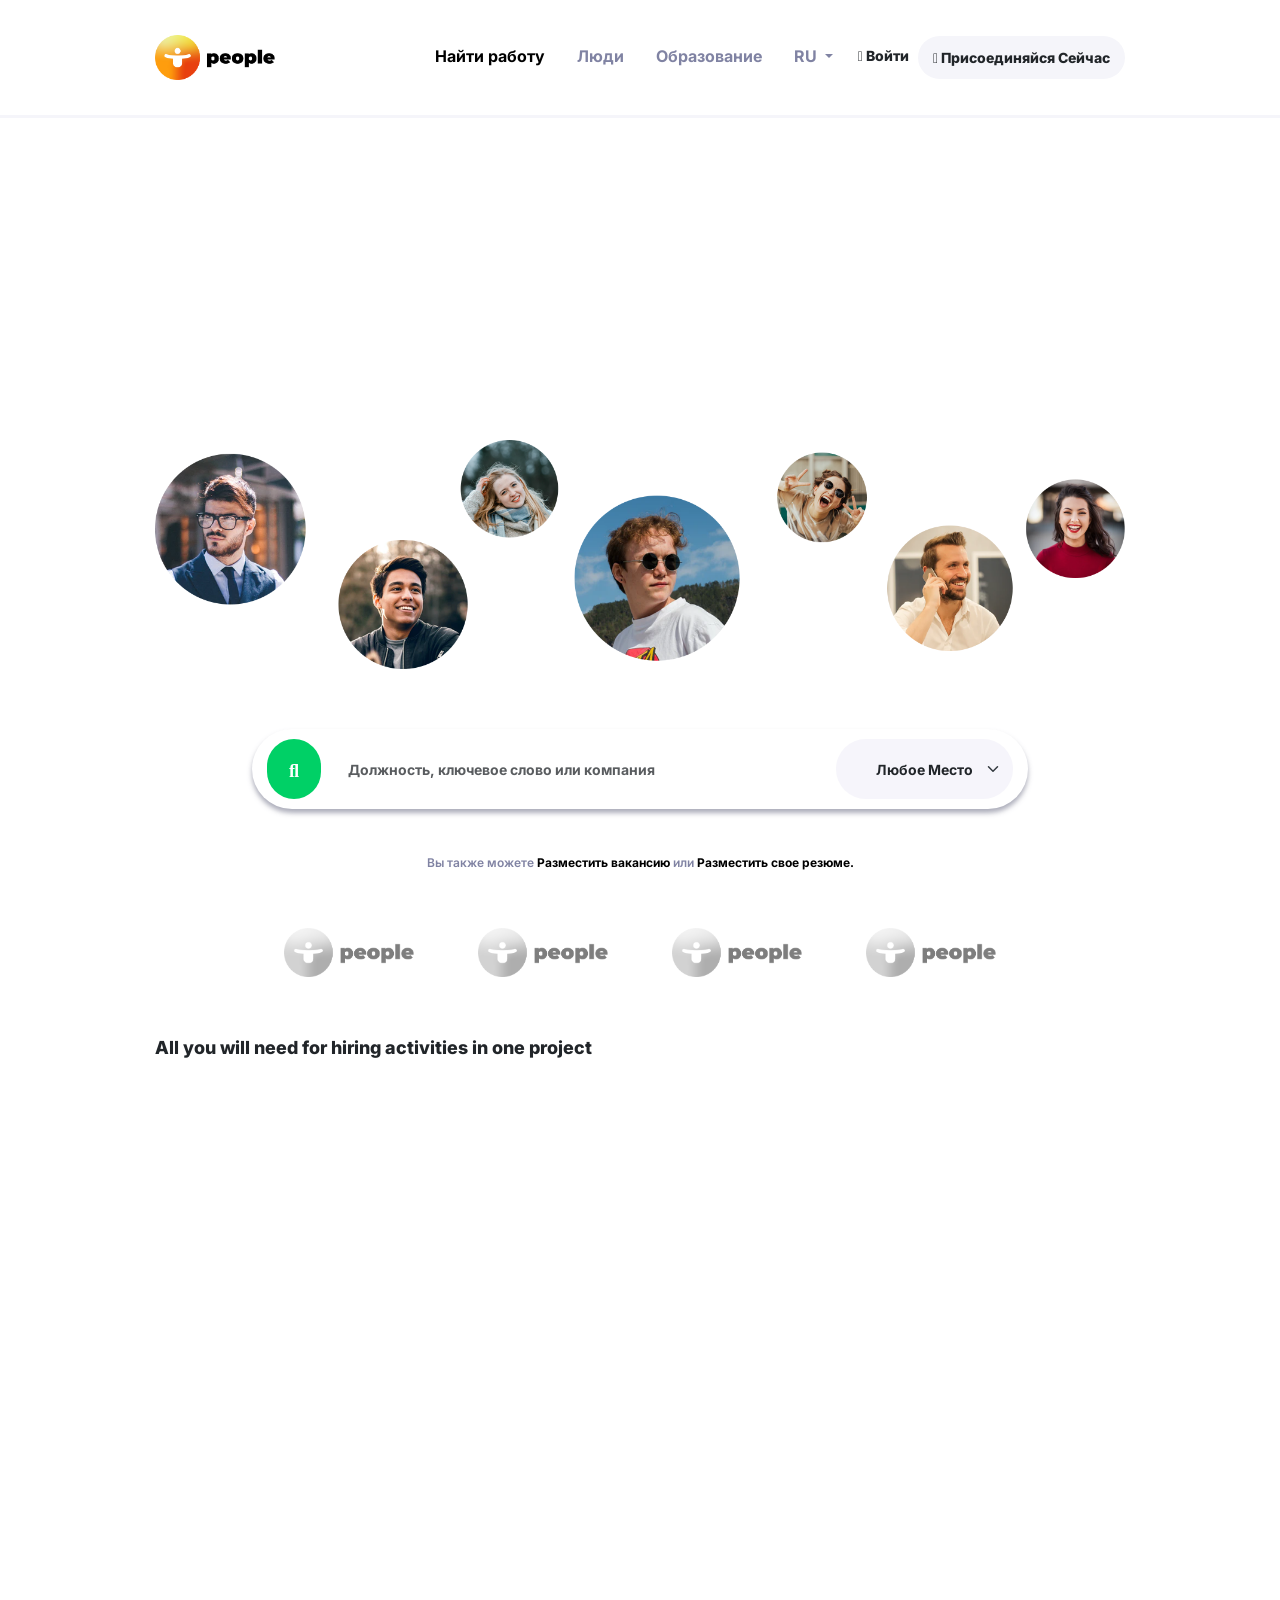
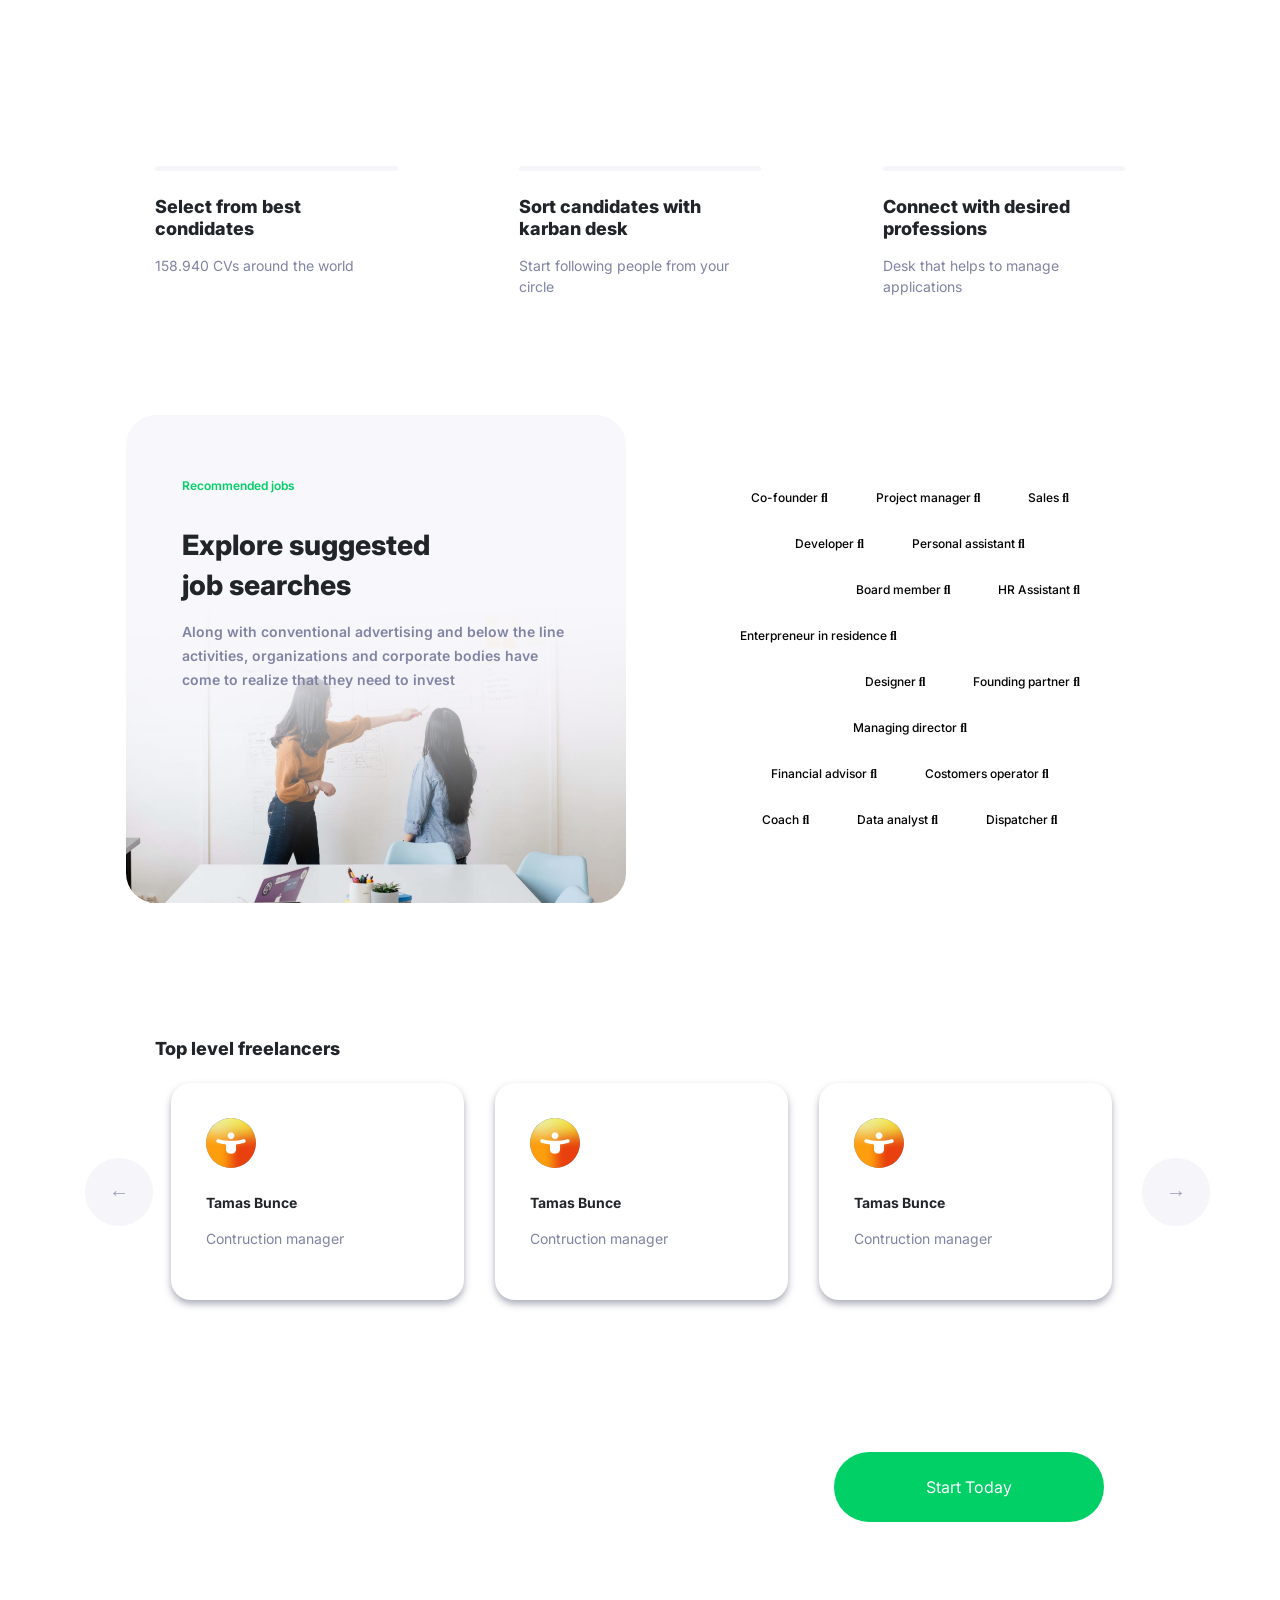
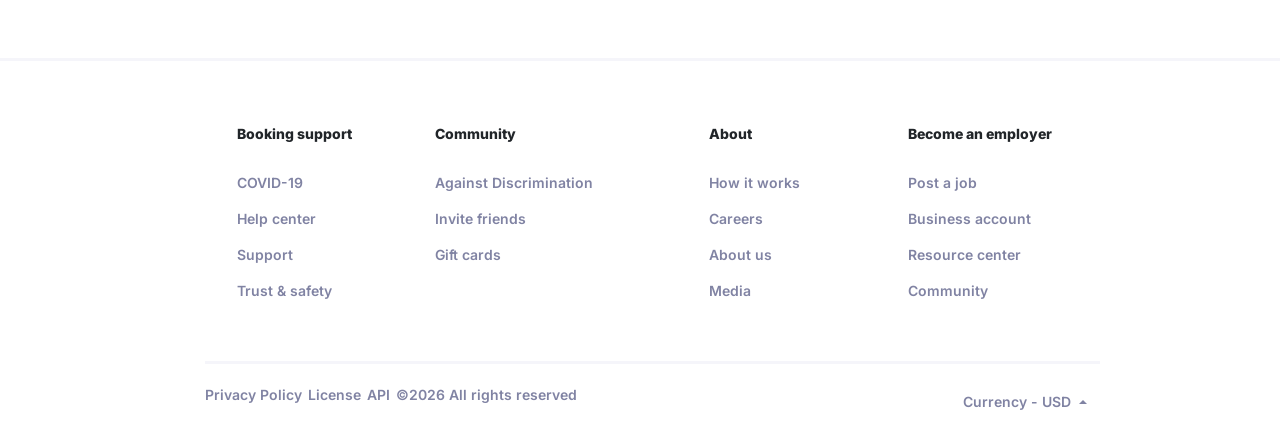
==== People/wwwroot/index.html @ 61a7a89e "minor update" ====
<!DOCTYPE html>
<html lang="en">
<head>
    <meta charset="UTF-8">
    <meta http-equiv="X-UA-Compatible" content="IE=edge">
    <meta name="viewport" content="width=device-width, initial-scale=1.0">
    <title>People</title>
    <link href="https://cdn.jsdelivr.net/npm/bootstrap@5.1.3/dist/css/bootstrap.min.css" rel="stylesheet" integrity="sha384-1BmE4kWBq78iYhFldvKuhfTAU6auU8tT94WrHftjDbrCEXSU1oBoqyl2QvZ6jIW3" crossorigin="anonymous">
    <link rel="preconnect" href="https://fonts.gstatic.com" crossorigin>
    <link href="https://fonts.googleapis.com/css2?family=Inter:wght@100;200;300;400;500;600;700;800;900&display=swap" rel="stylesheet">
    <link rel="stylesheet" href="css/all.css">
    <link rel="stylesheet" type="text/css" href="slick/slick.css"/>
    <link rel="stylesheet" type="text/css" href="slick/slick-theme.css"/>
    <link rel="stylesheet" href="css/style.css">
    <link rel="shortcut icon" href="img/icon.png" type="image/x-icon">
    <link rel="icon" href="img/favicon_32x32.png" sizes="32x32">
    <link rel="icon" href="img/favicon_48x48.png" sizes="48x48">
    <link rel="icon" href="img/favicon_96x96.png" sizes="96x96">
    <link rel="icon" href="img/favicon_144x144.png" sizes="144x144">
    <link rel="alternate" hreflang="uz" href="/uz">
</head>
<body>
    <header class="fixed-top blur-effect">
        <div class="container">
            <div class="row justify-content-center">
                <div class="col-10 text-center">
                    <nav class="navbar">
                        <a class="navbar-brand" href="#">
                          <img src="img/people-logo.png" alt="" height="45">
                        </a>
                        <ul class="nav justify-content-end">
                          <li class="nav-item">
                            <a class="nav-link active" aria-current="page" href="#">Найти работу</a>
                          </li>
                          <li class="nav-item">
                            <a class="nav-link" href="#">Люди</a>
                          </li>
                          <li class="nav-item">
                            <a class="nav-link" href="#">Образование</a>
                          </li>
                          <li class="nav-item dropdown">
                            <a class="nav-link dropdown-toggle" href="#" id="navbarDropdown" role="button" data-bs-toggle="dropdown" aria-expanded="false">
                              RU
                            </a>
                            <ul class="dropdown-menu language-toggler" aria-labelledby="navbarDropdown">
                              <!-- <li><a class="dropdown-item" href="#">English</a></li> -->
                              <li><a class="dropdown-item language-item lang_uz" href="uz">UZ</a></li>
                              <li><a class="dropdown-item language-item lang_ru" href="">RU</a></li>
                            </ul>
                          </li>
                          <a class="btn sign-in p-2" href="signin.html" type="submit"><i class="fa-solid fa-arrow-right-to-bracket"></i> Войти</a>
                          <a class="btn join-now" href="signup.html"  type="submit"><i class="fa-solid fa-user-group"></i> Присоединяйся Сейчас</a>
                        </ul>
                      </nav>
                </div>
            </div>
        </div>
            
    
        
    </header>
    <div class="header">
        <div class="container">
            <div class="row justify-content-center">
              <div class="col-10 text-center">
                <div class="text text-white">
                  <h2 class="text-center">Найти работу в Ташкенте</h2>
                  <p class="text-center">Когда вы ищете работу, есть несколько вещей,которые вы можете сделать,<br>чтобы получить максимальную отдачу от поиска.</p>
              </div>
              <img src="img/header-img.png" class="w-100" alt="">
              </div>
            </div>
        </div>
    </div>
    
    <div class="header-form">
      <div class="container">
        <div class="row justify-content-center">
          <div class="col-8">
            <form action="" method="get">
              <button type="submit"><i class="fa-solid fa-magnifying-glass"></i></button>
              <input class="form-control" type="search" name="" id="" placeholder="Должность, ключевое слово или компания">
              <select class="form-select" aria-label="Default select example">
                <option selected><i class="fa-regular fa-location-dot"></i>Любое Место</option>
                <option value="1">One</option>
                <option value="2">Two</option>
                <option value="3">Three</option>
              </select>
            </form>
            <p>Вы также можете <span>Разместить вакансию</span> или <span>Разместить свое резюме.</span></p>
          </div>
        </div>
      </div>
    </div>

    <section class="sponsors">
      <div class="container">
        <div class="row justify-content-center">
          <div class="col-8 d-flex justify-content-around">
            <img src="img/people-logo.png" alt="" class="sponsors-logo col-2">
            <img src="img/people-logo.png" alt="" class="sponsors-logo col-2">
            <img src="img/people-logo.png" alt="" class="sponsors-logo col-2">
            <img src="img/people-logo.png" alt="" class="sponsors-logo col-2">
          </div>
        </div>
      </div>
    </section>
    
    <section class="proccess">
      <div class="container">
        <div class="row justify-content-center">
          <div class="col-10">
            <h6>All you will need for hiring activities in one project</h6>
            <div class="proccess-img"></div>
            <div class="d-flex justify-content-between">
              <div class="proccess-card col-3">
                <div class="card-line"></div>
                <h6 class="card-title">Select from best condidates</h6>
                <p class="card-text">158.940 CVs around the world</p>
              </div>
              <div class="proccess-card col-3">
                <div class="card-line"></div>
                <h6 class="card-title">Sort candidates with karban desk</h6>
                <p class="card-text">Start following people from your circle</p>
              </div>
              <div class="proccess-card col-3">
                <div class="card-line"></div>
                <h6 class="card-title">Connect with desired professions</h6>
                <p class="card-text">Desk that helps to manage applications</p>
              </div>
            </div>
          </div>
        </div>
      </div>
    </section>

    <section class="cards">
      <div class="container">
        <div class="row d-flex justify-content-center">
          <div class="col-4 card-1">
            <p class="recommend">Recommended jobs</p>
            <h3 class="heading">Explore suggested <br> job searches</h3>
            <p class="paragraph">Along with conventional advertising and below the line activities, organizations and corporate bodies have come to realize that they need to invest</p>
          </div>
          <div class="col-4 card-2 align-items-center">
            <div class="d-flex justify-content-center">
              <a href="#" class="search-link">Co-founder <i class="fa-solid fa-magnifying-glass"></i></a>
              <a href="#" class="search-link">Project manager <i class="fa-solid fa-magnifying-glass"></i></a>
              <a href="#" class="search-link">Sales <i class="fa-solid fa-magnifying-glass"></i></a>
            </div>
            <div class="d-flex justify-content-center">
              <a href="#" class="search-link">Developer <i class="fa-solid fa-magnifying-glass"></i></a>
              <a href="#" class="search-link">Personal assistant <i class="fa-solid fa-magnifying-glass"></i></a>
            </div>
            <div class="d-flex justify-content-end">
              <a href="#" class="search-link">Board member <i class="fa-solid fa-magnifying-glass"></i></a>
              <a href="#" class="search-link">HR Assistant <i class="fa-solid fa-magnifying-glass"></i></a>
            </div>
            <div class="d-flex justify-content-start">
              <a href="#" class="search-link">Enterpreneur in residence <i class="fa-solid fa-magnifying-glass"></i></a>
            </div>
            <div class="d-flex justify-content-end">
              <a href="#" class="search-link">Designer <i class="fa-solid fa-magnifying-glass"></i></a>
              <a href="#" class="search-link">Founding partner <i class="fa-solid fa-magnifying-glass"></i></a>
            </div>
            <div class="d-flex justify-content-around">
              <a href="#" class="search-link">Managing director <i class="fa-solid fa-magnifying-glass"></i></a>
            </div>
            <div class="d-flex justify-content-center">
              <a href="#" class="search-link">Financial advisor <i class="fa-solid fa-magnifying-glass"></i></a>
              <a href="#" class="search-link">Costomers operator <i class="fa-solid fa-magnifying-glass"></i></a>
            </div>
            <div class="d-flex justify-content-center">
              <a href="#" class="search-link">Coach <i class="fa-solid fa-magnifying-glass"></i></a>
              <a href="#" class="search-link">Data analyst <i class="fa-solid fa-magnifying-glass"></i></a>
              <a href="#" class="search-link">Dispatcher <i class="fa-solid fa-magnifying-glass"></i></a>
            </div>
          </div>
        </div>
      </div>
    </section>

    <section class="top mb-5">
      <div class="container">
        <div class="row justify-content-center">
          <div class="col-10">
            <h6>Top level freelancers</h6>
            <div class="owl-carousel top-cards justify-content-around">
              <div class="item col-4 m-3">
                <img src="img/icon.png" alt="" class="rounded top-img mb-4">
                <p class="card-title">Tamas Bunce</p>
                <p class="card-paragraph">Contruction manager</p>
              </div>
              <div class="item col-4 m-3">
                <img src="img/icon.png" alt="" class="rounded top-img mb-4">
                <p class="card-title">Tamas Bunce</p>
                <p class="card-paragraph">Contruction manager</p>
              </div>
              <div class="item col-4 m-3">
                <img src="img/icon.png" alt="" class="rounded top-img mb-4">
                <p class="card-title">Tamas Bunce</p>
                <p class="card-paragraph">Contruction manager</p>
              </div>
              <div class="item col-4 m-3">
                <img src="img/icon.png" alt="" class="rounded top-img mb-4">
                <p class="card-title">Tamas Bunce</p>
                <p class="card-paragraph">Contruction manager</p>
              </div>
            </div>
          </div>
        </div>
      </div>
    </section>

    <section class="hire mb-5">
      <div class="container">
        <div class="row justify-content-center">
          <div class="hire-content d-flex justify-content-center align-items-center">
            <div class="hire-text col-7">
              <h2 class="hire-title">Ready for your next hire?</h2>
              <p class="hire-paragraph">Lorem ipsum dolor sit amet consectetur adipisicing elit. Tempora laboriosam eveniet quas. Molestias, modi facilis! Alias repellendus asperiores perferendis dignissimos?</p>
            </div>
            <div class="col-3">
              <a href="" class="hire-link">Start Today</a>
            </div>
          </div>
        </div>
      </div>
    </section>

    <footer>
      <div class="container">
        <div class="row justify-content-center">
          <div class="footer-links col-10 d-flex justify-content-between">
            <div class="col-2 links">
              <ul>Booking support
                <li><a href="">COVID-19</a></li>
                <li><a href="">Help center</a></li>
                <li><a href="">Support</a></li>
                <li><a href="">Trust & safety</a></li>
              </ul>
            </div>
            <div class="col-3 links">
              <ul>Community
                <li><a href="">Against Discrimination</a></li>
                <li><a href="">Invite friends</a></li>
                <li><a href="">Gift cards</a></li>
              </ul>
            </div>
            <div class="col-2 links">
              <ul>About
                <li><a href="">How it works</a></li>
                <li><a href="">Careers</a></li>
                <li><a href="">About us</a></li>
                <li><a href="">Media</a></li>
              </ul>
            </div>
            <div class="col-3 links">
              <ul>Become an employer
                <li><a href="">Post a job</a></li>
                <li><a href="">Business account</a></li>
                <li><a href="">Resource center</a></li>
                <li><a href="">Community</a></li>
              </ul>
            </div>
          </div>
          <div class="col-10 footer-copyright d-flex justify-content-between">
            <div class="col-5 copyright d-flex justify-content-between">
              <a href="">Privacy Policy</a>
              <a href="">License</a>
              <a href="">API</a>
              <div class="copyright-bar">&copy;<script>document.write(new Date().getFullYear());</script> All rights reserved</div>
            </div>
            <div class="col-4 language d-flex justify-content-end">
              <div class="btn-group dropup">
                <button type="button" class="btn dropdown-toggle" data-bs-toggle="dropdown" aria-expanded="false">
                  Currency - USD
                </button>
                <ul class="dropdown-menu">
                  <li><a href="" class="dropdown-item">English</a></li>
                  <li><a href="" class="dropdown-item">Russian</a></li>
                  <li><a href="" class="dropdown-item">Uzbek</a></li>
                </ul>
              </div>
              <!-- <div class="btn-group dropup">
                <button type="button" class="btn dropdown-toggle" data-bs-toggle="dropdown" aria-expanded="false">
                  English <i class="fa-solid fa-earth-europe"></i>
                </button>
                <ul class="dropdown-menu">
                  <li><a href="" class="dropdown-item">English</a></li>
                  <li><a href="" class="dropdown-item">Russian</a></li>
                  <li><a href="" class="dropdown-item">Uzbek</a></li>
                </ul>
              </div> -->
            </div>
          </div>
        </div>
      </div>
    </footer>
    <div class="scrollbar"></div>
    
    <script src="js/jquery.min.js"></script>
    <script type="text/javascript" src="slick/slick.min.js"></script>
    <script src="https://cdn.jsdelivr.net/npm/@popperjs/core@2.10.2/dist/umd/popper.min.js" integrity="sha384-7+zCNj/IqJ95wo16oMtfsKbZ9ccEh31eOz1HGyDuCQ6wgnyJNSYdrPa03rtR1zdB" crossorigin="anonymous"></script>
    <script src="https://cdn.jsdelivr.net/npm/bootstrap@5.1.3/dist/js/bootstrap.min.js" integrity="sha384-QJHtvGhmr9XOIpI6YVutG+2QOK9T+ZnN4kzFN1RtK3zEFEIsxhlmWl5/YESvpZ13" crossorigin="anonymous"></script>   
    <script src="js/language.js"></script>  
    <script>
      $('.top-cards').slick({
          accessibility: true,
          arrows: true,
          /* prevArrow: <button class="slick-prev"><i class="fa-solid fa-angle-left"></i></button>,
          nextArrow: <button class="slick-next"><i class="fa-solid fa-angle-right"></i></button>, */
          infinite: true,
          speed: 300,
          autoplay: true,
          slidesToShow: 3,
          slidesToScroll: 1,
          responsive: [
            {
              breakpoint: 1024,
              settings: {
                slidesToShow: 3,
                slidesToScroll: 1,
                infinite: true,
              }
            },
            {
              breakpoint: 600,
              settings: {
                slidesToShow: 2,
                slidesToScroll: 1
              }
            },
            {
              breakpoint: 480,
              settings: {
                slidesToShow: 1,
                slidesToScroll: 1
              }
            }
            // You can unslick at a given breakpoint now by adding:
            // settings: "unslick"
            // instead of a settings object
          ]
        });
    </script>
</body>
</html>
---- People/wwwroot/css/style.css ----
@font-face {
    font-family: 'Font Awesome 6 Brands';
    font-style: normal;
    font-weight: 400;
    font-display: block;
    src: url("../webfonts/fa-brands-400.woff2") format("woff2"), url("../webfonts/fa-brands-400.ttf") format("truetype");
}

:root,
:host {
    --fa-font-regular: normal 400 1em/1 "Font Awesome 6 Free";
}

@font-face {
    font-family: 'Font Awesome 6 Free';
    font-style: normal;
    font-weight: 400;
    font-display: block;
    src: url("../webfonts/fa-regular-400.woff2") format("woff2"), url("../webfonts/fa-regular-400.ttf") format("truetype");
}

.far,
.fa-regular {
    font-family: 'Font Awesome 6 Free';
    font-weight: 400;
}

:root,
:host {
    --fa-font-solid: normal 900 1em/1 "Font Awesome 6 Free";
}

@font-face {
    font-family: 'Font Awesome 6 Free';
    font-style: normal;
    font-weight: 900;
    font-display: block;
    src: url("../webfonts/fa-solid-900.woff2") format("woff2"), url("../webfonts/fa-solid-900.ttf") format("truetype");
}

.fas,
.fa-solid {
    font-family: 'Font Awesome 6 Free';
    font-weight: 900;
}


* {
    text-decoration: none;
    box-sizing: content-box;
}

body {
    font-family: 'Inter', sans-serif;
}

a {
    text-decoration: none;
}

/* width */
body::-webkit-scrollbar {
    width: 16px;
    height: 16px;
}


/* Track */
body::-webkit-scrollbar-track {
    background-color: #f5f5fa;
    padding: 7px;
}

/* Handle */
body::-webkit-scrollbar-thumb {
    /* box-shadow: inset 0 0 5px rgba(0, 0, 0, 0.25); */
    border-radius: 8px;
    border: 4px solid transparent;
    background-clip: content-box;
    background-color: #8e8e8e;
}

/* Handle on hover */
body::-webkit-scrollbar-thumb:hover {
    background-clip: content-box;
    background-color: #8083A3;
}

.scrollbar {
    scrollbar-color: #fff;
}

.navbar {
    padding: 30px 0;
}

.blur-effect {
    display: -webkit-box;
    display: -moz-box;
    display: -ms-flexbox;
    display: -webkit-flex;
    display: flex;
    flex-basis: auto;
    flex-direction: column;
    flex-shrink: 0;
    position: sticky;
    z-index: 10;
    background-color: rgba(255, 255, 255, 0.75);
    -moz-background-color: rgb(255, 255, 255);
    backdrop-filter: blur(15px);
    -moz-backdrop-filter: blur(15px);
    -webkit-backdrop-filter: blur(15px);
    /* filter: blur(15px); */
    /* box-shadow: 0 4px 8px rgb(152 155 168 / 15%); */
}

.dropdown-menu{
    background-color: rgba(255, 255, 255, 0.75);
    -moz-background-color: rgb(255, 255, 255);
    backdrop-filter: blur(15px);
    -moz-backdrop-filter: blur(15px);
    -webkit-backdrop-filter: blur(15px);
}

.nav-link {
    color: #8083A3 !important;
    font-weight: 700;
    font-size: 16px;
}

.nav-item .active,
.nav-link:hover {
    color: #000 !important;
}

.header .container, .app-header .container {
    border-radius: 25px;
    padding: 100px 0;
    background-size: cover;
    background-image: url(../img/header-bg.png);
    background-position: center;
}

.header-img{
    margin-bottom: 100px;
}

.header .text {
    padding-bottom: 60px;
}

.header h2 {
    font-weight: 800;
    font-size: 62px;
}
.header h3{
    font-weight: 800;
    font-size: 48px;
}

.app-text p{
    font-size: 14px;
    line-height: 20px;
}

.header p {
    line-height: 32px;
}

.nav-item .disabled {
    color: #f6f5fb !important;
    font-size: 25px;
}

.header-form {
    position: relative;
    top: -40px;
}

.header-form form {
    height: 80px;
    display: flex;
    background: #fff;
    border-radius: 40px;
    margin-bottom: 45px;
    box-shadow: 0px 4px 7px 0px #999babd0;
    -webkit-box-shadow: 0px 4px 5px 0px #999babd0;
    -moz-box-shadow: 0px 0px 5px 0px #999babd0;
}

.header-form button {
    background: #00D066;
    border-radius: 31px;
    border: none;
    color: #fff;
    margin: 10px 15px;
    padding: 18px 22px;
    font-size: 18px;
}

.header-form input {
    border: none;
    height: 62px;
    font-weight: 700;
    background: none;
    border-radius: 0 !important;
    font-size: 14px;
}

.header-form input:focus,
.header-form select:focus,
.language button:focus,
.btn:focus,
.form-control:focus,
.form-check-input:focus {
    border: 1px solid #e4e6e8;
    box-shadow: none !important;
    background: none;
}

.header-form select {
    width: auto;
    padding: 20px 40px;
    font-weight: 700;
    border-radius: 31px;
    margin: 10px 15px;
    background-color: #f6f5fb;
    border: none;
    font-size: 14px;
}

.header-form p {
    color: #8083A3;
    font-weight: 600;
    font-size: 12px;
    text-align: center;
}

.header-form span {
    font-weight: 700;
    color: #000;
}

.cards {
    margin: 98px 0 115px;
}

.card-1 {
    padding: 62px 56px;
    background-image: url(../img/card-01.png);
    background-size: cover;
    background-position: bottom;
    border-radius: 30px;
    height: 364px;
}

.card-1,
.card-2 {
    margin: 20px;
}

.card-1 .recommend {
    color: #00D066;
    font-size: 12px;
    font-weight: 600;
    margin-bottom: 30px;
}

.card-1 .heading {
    line-height: 40px;
    font-weight: 800;
    margin-bottom: 15px;
}

.card-1 .paragraph {
    font-weight: 600;
    color: #8083A3;
    line-height: 24px;
    font-size: 14px;
}

.card-2 {
    padding: 60px 50px;
    background-image: url(../img/card-02.jpg);
    background-size: cover;
    background-position: center;
    border-radius: 30px;
}

.search-link {
    padding: 10px 20px;
    background: #fff;
    color: #000;
    margin: 4px;
    border-radius: 26px;
    font-size: 12px;
    font-weight: 500;
}

.proccess {
    margin: 60px 0;
}

h6 {
    font-size: 18px;
    font-weight: 800;
}

.proccess h6 {
    margin-bottom: 34px;
}

.proccess-img {
    background-image: url(../img/header-bg.png);
    background-position: center;
    background-size: cover;
    height: 618px;
    border-radius: 28px;
    margin-bottom: 56px;
}

.card-line {
    height: 5px;
    background: #f5f5fa;
    border-radius: 5px;
    width: 100%;
    margin-bottom: 25px;
}

.card-title {
    margin-bottom: 15px !important;
}

.card-text {
    color: #8083A3;
    font-size: 14px;
}

.proccess-card:hover .card-line {
    background: #00D066;
}

.hire-content {
    border-radius: 25px;
    padding: 50px 60px;
    background-image: url(../img/header-bg.png);
    background-position: center;
    background-size: cover;
    color: #fff;
}

.hire-title {
    font-size: 34px;
    font-weight: 800;
    margin-bottom: 25px;
}

.hire-paragraph {
    line-height: 32px;
}

.hire-link {
    background: #00D066;
    padding: 25px 92px;
    border-radius: 50px;
    color: #fff;
}

/* .hire {
    margin-bottom: 130px;
} */

footer {
    background: #fff;
    border-top: 3px solid #f5f5fa;
    padding: 62px 115px 0;
}

.links ul {
    list-style: none;
    font-weight: 800;
    font-size: 14px;
}

.links li {
    font-weight: 600;
    margin-bottom: 15px;
}

.links a {
    color: #8083A3;
}

.links li:first-child {
    margin-top: 28px;
}

.links li:last-child {
    margin-bottom: 60px !important;
}

.footer-copyright {
    border-top: 3px solid #f5f5fa;
    padding: 20px 0;
}

.copyright {
    color: #8083A3 !important;
    font-weight: 600;
    font-size: 14px;
}

.copyright a {
    color: #8083A3;
}

.language button {
    color: #8083A3;
    font-size: 14px;
    font-weight: 600;
}

.sign-in,
.join-now {
    font-weight: 800;
    font-size: 14px;
}

.join-now {
    background: #f5f5fa;
    padding: 10px 14px;
    border-radius: 22px;

}

.background {
    border-radius: 40px;
    background-image: url(../img/header-bg.png);
    background-position: center;
    background-size: cover;
    padding-top: 120px;
    padding-bottom: 75px;
    margin-right: 120px !important;
}

.background .title,
.background .ask-btn {
    /* margin: 46px; */
    color: #fff;
}

.background .title {
    font-weight: 800;
    font-size: 48px;
}

.background .ask-btn {
    padding: 24px;
    background-color: rgba(0, 0, 0, 0.15);
    backdrop-filter: blur(25px) !important;
    border-radius: 15px;
    font-size: 16px;
    font-weight: 800;
    margin-bottom: 0 !important;
}

.ask-btn p {
    margin: 0 !important;
}

.ask-btn .btn {
    background-color: #00D066;
    color: #fff;
    border-radius: 30px;
}

.btn-success {
    background-color: #00D066 !important;
    border: none !important;
}

.form-check-input {
    background-color: #f5f5fa !important;
    border: none !important;
    height: 20px;
    width: 20px;
}

.signup-form .btn-success {
    border-radius: 30px;
}

.form-check-label {
    font-size: 14px;
    font-weight: 600;
    color: #8083A3;
}

.form-control,
.label {
    height: auto !important;
    color: #000;
    font-weight: 800;
    border-radius: 10px;
    font-size: 16px;
}

.label {
    color: #000;
    font-weight: 600;
}

.form-check-input:checked[type=checkbox] {
    background-color: #00D066 !important;
}

.signup-form .text {
    font-size: 14px;
    color: #8083A3;
}

.signup-form h2 {
    font-size: 34px;
    font-weight: 800;
}

.divider {
    background-color: #f5f5fa;
    height: 3px;
    border-radius: 3px;
    text-align: center;
}

.btn svg {
    padding-right: 18px;
}

.signup-with .btn {
    border: 1px solid #e4e6e8;
    color: #8083A3;
    font-weight: 600
}

.reset {
    font-size: 14px;
    color: #8083A3;
    font-weight: 600;
}

.top-img{
    width: 50px !important;
    height: 50px;
    background-color: #8e8e8e;
    border-radius: 40px !important;
}
.top-cards .card-title{
    font-weight: 700 !important;
    font-size: 14px;
}
.item .card-paragraph{
    color: #8083A3;
    font-size: 14px;
}

.top-cards .item{
    padding: 35px;
    background-color: #fff;
    box-shadow: 0px 4px 7px 0px #999babd0;
    -webkit-box-shadow: 0px 4px 7px 0px #999babd0;
    -moz-box-shadow: 0px 0px 7px 0px #999babd0;
    border-radius: 20px;
    margin-right: 15px !important;
}
.slick-arrow{
    background-color: #f5f5fa !important;
    padding: 24px;
    border-radius: 50%;
}
.slick-prev::before, .slick-next::before{
    font-family: 'Font Awesome 6 Free';
    font-style: normal;
    font-weight: 900;
    color: #8083A3 !important;
}
.slick-prev{
    left: -70px;
}
.slick-next{
    right: -85px;
}
.dropdown-menu .dropdown-item {
    width: auto !important;
}
.sponsors-logo{
    filter: grayscale(100%);
    -webkit-filter: grayscale(100%);
    -moz-filter: grayscale(100%);
    opacity: 0.5;
    transition: cubic-bezier(0.075, 0.82, 0.165, 1);
}
.sponsors-logo:hover{
    filter: grayscale(0%);
    -webkit-filter: grayscale(0%);
    -moz-filter: grayscale(0%);
    opacity: 1;
}
header{
    border-bottom: 3px solid #f5f5fa;
}

#load{
    background-color: #fff;
}

.loading{
    display: flex;
    height: 100%;
    width: 100%;
    background-color: #fff;
    justify-content: center;
    align-items: center;
    position: fixed;
    top: 0;
    left: 0;
    opacity: 1;
    z-index: 14000;
    transition: opacity 3s linear 1s;
}
.loading img{
    width: 12%;
    opacity: 1;
}
.load-disabled .loading{
    opacity: 0;
}
#page{
    display: none;
}
.notification i{
    font-size: 18px;
}
.profile{
    font-size: 26px;
}
/* .form-select option{
    text-align: center;
} */
.filter-select{
    padding: 10px 14px !important;
    border: 2px solid #f5f5fa !important;
    background-color: #fff !important;
    width: 140px !important;
    font-size: 14px;
    margin: 10px !important;
}

@media only screen and (max-width: 480px) {

    #localize-widget a,
    #localize-active-lang {
        padding: 0 10px !important;
        min-width: auto !important;
        font-size: 13px !important;
        height: 33px !important;
        line-height: 32px !important;
    }
}

#localize-widget.localize-right {
    right: 30px;
}

#localize-widget.localize-left {
    left: 30px;
}

#localize-widget,
a#localize-widget,
p#localize-widget,
span#localize-widget,
div#localize-widget {
    background: 0 0;
    border: 0;
    font-size: 100%;
    margin: 0;
    outline: 0;
    padding: 0;
    vertical-align: baseline;
    font-family: sans-serif;
}

#localize-widget {
    display: none;
    max-height: 90%;
    max-width: 250px;
    overflow-y: auto;
    overflow-x: hidden;
    -ms-overflow-style: -ms-autohiding-scrollbar;
    margin-bottom: 0;
    margin-top: 0;
    position: fixed;
    bottom: 0;
    z-index: 999999;
}

#localize-active-lang,
#localize-widget-langs a {
    max-width: 250px;
    min-width: 120px;
    text-decoration: none;
    cursor: pointer;
    border-bottom: 0;
    text-align: center;
    overflow: hidden;
    text-overflow: clip;
    white-space: nowrap;
    box-sizing: border-box;
}

#localize-widget-langs a {
    display: none;
    font-size: 12px;
    height: 30px;
    line-height: 30px;
    padding: 0 5px;
}

#localize-active-lang {
    font-size: 14px !important;
    text-decoration: none;
    text-align: center !important;
    height: 42px;
    line-height: 42px;
    font-weight: normal !important;
    padding: 0 20px;
    display: block;
}

#localize-active-lang span {
    padding: 5px;
    display: inline-block;
    border: 3px solid currentColor;
    border-radius: 10px;
    margin-bottom: 3px;
    margin-right: 2px;
    vertical-align: middle;
}

#localize-widget.localize-dark {
    color: #ffffff !important;
    background: rgba(0, 0, 0, .8) !important;
}

#localize-widget.localize-light {
    color: #000000 !important;
    background: rgba(245, 245, 255, .8) !important;
    backdrop-filter: blur(14px);
    border: 1px solid #f5f5fa;
}

.localize-dark a,
.localize-dark #localize-powered-by {
    color: #ffffff !important;
}

.localize-light a,
.localize-light #localize-powered-by {
    color: #000000 !important;
}

.localize-dark #localize-active-lang {
    background: #000000 !important;
    color: #ffffff !important;
}

.localize-light #localize-active-lang {
    background: #f5f5fa !important;
    color: #000000 !important;
}

#localize-widget.localize-right-top,
#localize-widget.localize-left-top {
    top: 0;
    bottom: auto;
    margin-top: -1px;
}

#localize-widget.localize-right-bottom,
#localize-widget.localize-left-bottom {
    margin-bottom: -1px;
}

#localize-widget.localize-right-bottom,
#localize-widget.localize-right-top {
    right: 30px;
}

#localize-widget.localize-left-bottom,
#localize-widget.localize-left-top {
    left: 30px;
}

#localize-widget.localize-right-center,
#localize-widget.localize-left-center {
    top: 50%;
    bottom: auto;
    max-height: 45%;
}

#localize-widget.localize-left-center {
    left: 0;
    margin-left: -1px;
}

#localize-widget.localize-right-center {
    right: 0;
    margin-right: -1px;
}

#localize-powered-by {
    display: none;
    width: 100% !important;
    text-align: center;
    opacity: 0.8;
}

#localize-powered-by span {
    font-size: 10px;
    padding: 8px 10px;
    max-width: 250px;
    height: 40px;
    line-height: 40px;
}

#localize-powered-by a {
    color: inherit;
}

#localize-powered-by a:hover {
    text-decoration: none;
}

#localize-widget.show #localize-widget-langs:not(:empty) {
    padding-top: 10px;
}

#localize-widget-langs a:hover {
    opacity: 0.6;
}

#localize-widget.show #localize-powered-by {
    display: block !important;
}

#localize-widget.show #localize-widget-langs a {
    display: block !important;
}

@media (hover: hover),
screen and (-ms-high-contrast: active),
(-ms-high-contrast: none) {
    #localize-widget:hover #localize-widget-langs:not(:empty) {
        padding-top: 10px;
    }

    #localize-widget:hover #localize-widget-langs a {
        display: block !important;
    }

    #localize-widget:hover #localize-powered-by {
        display: block !important;
    }
}
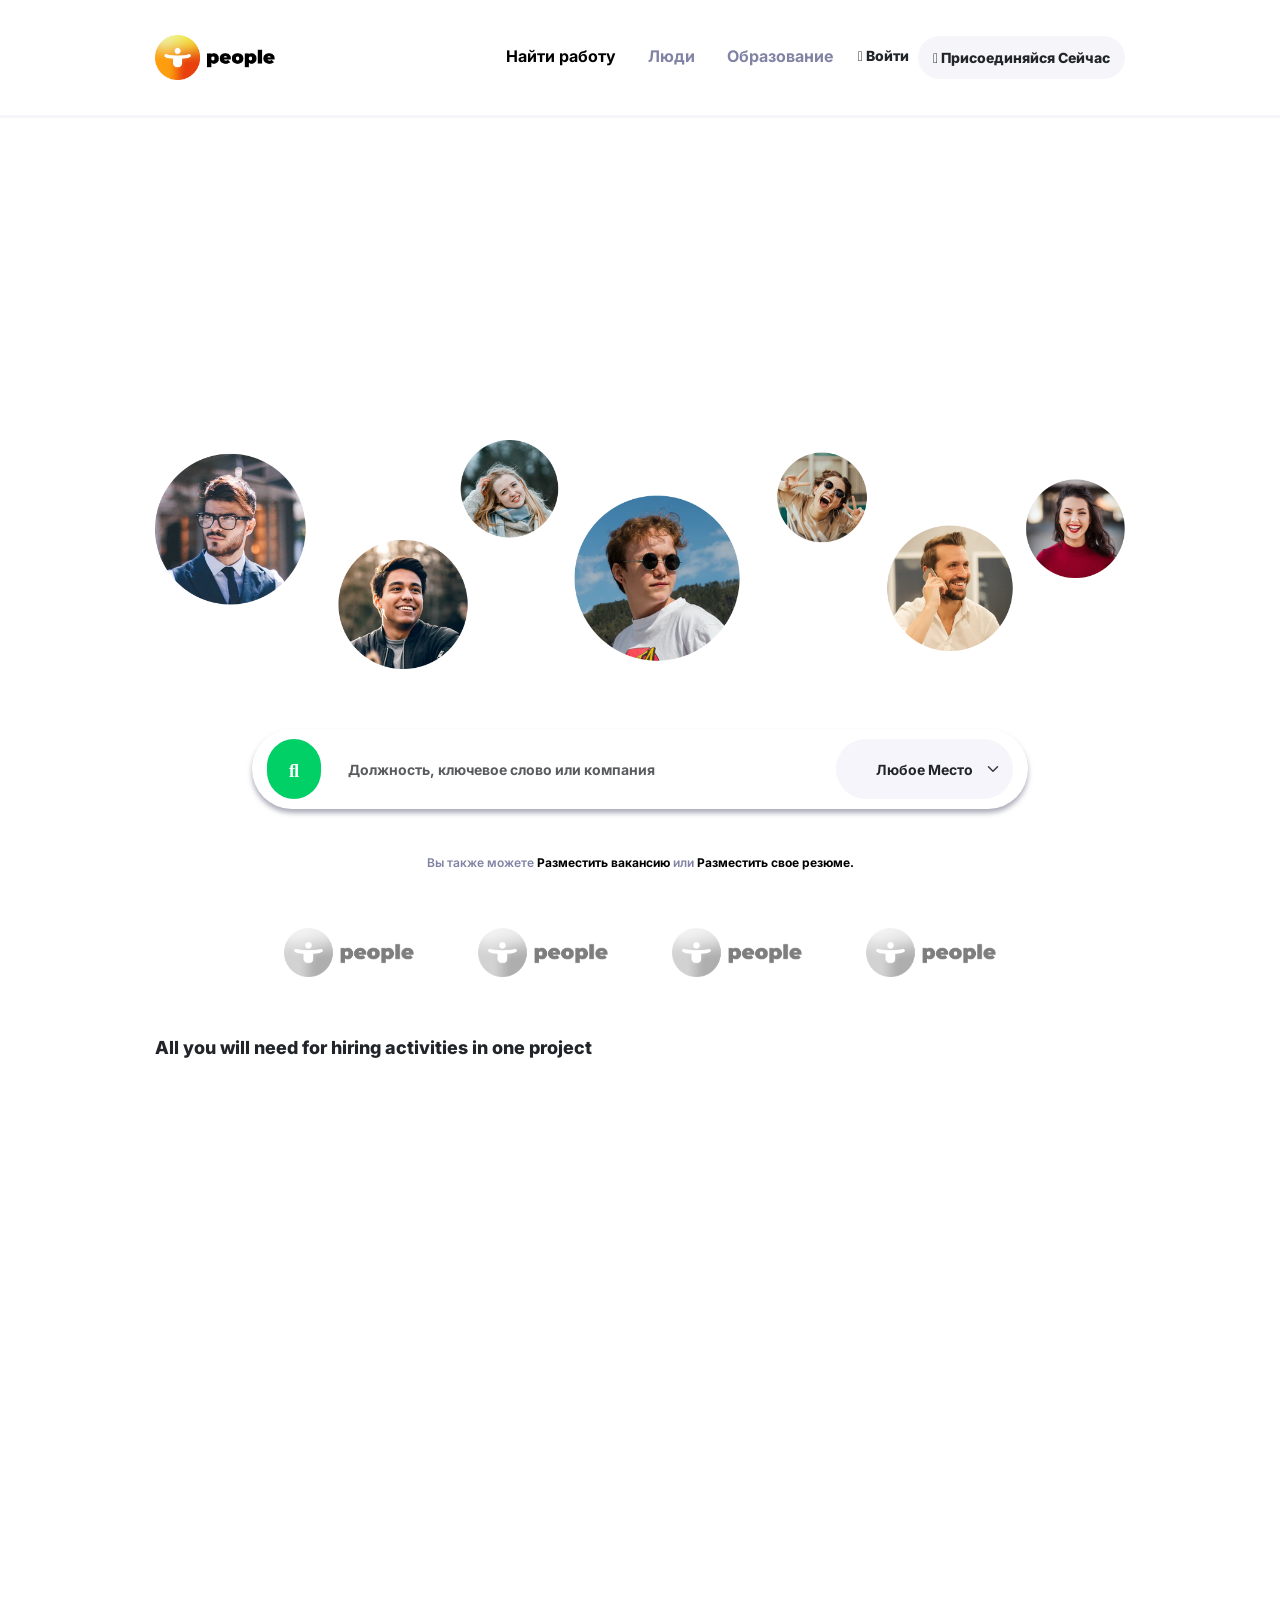
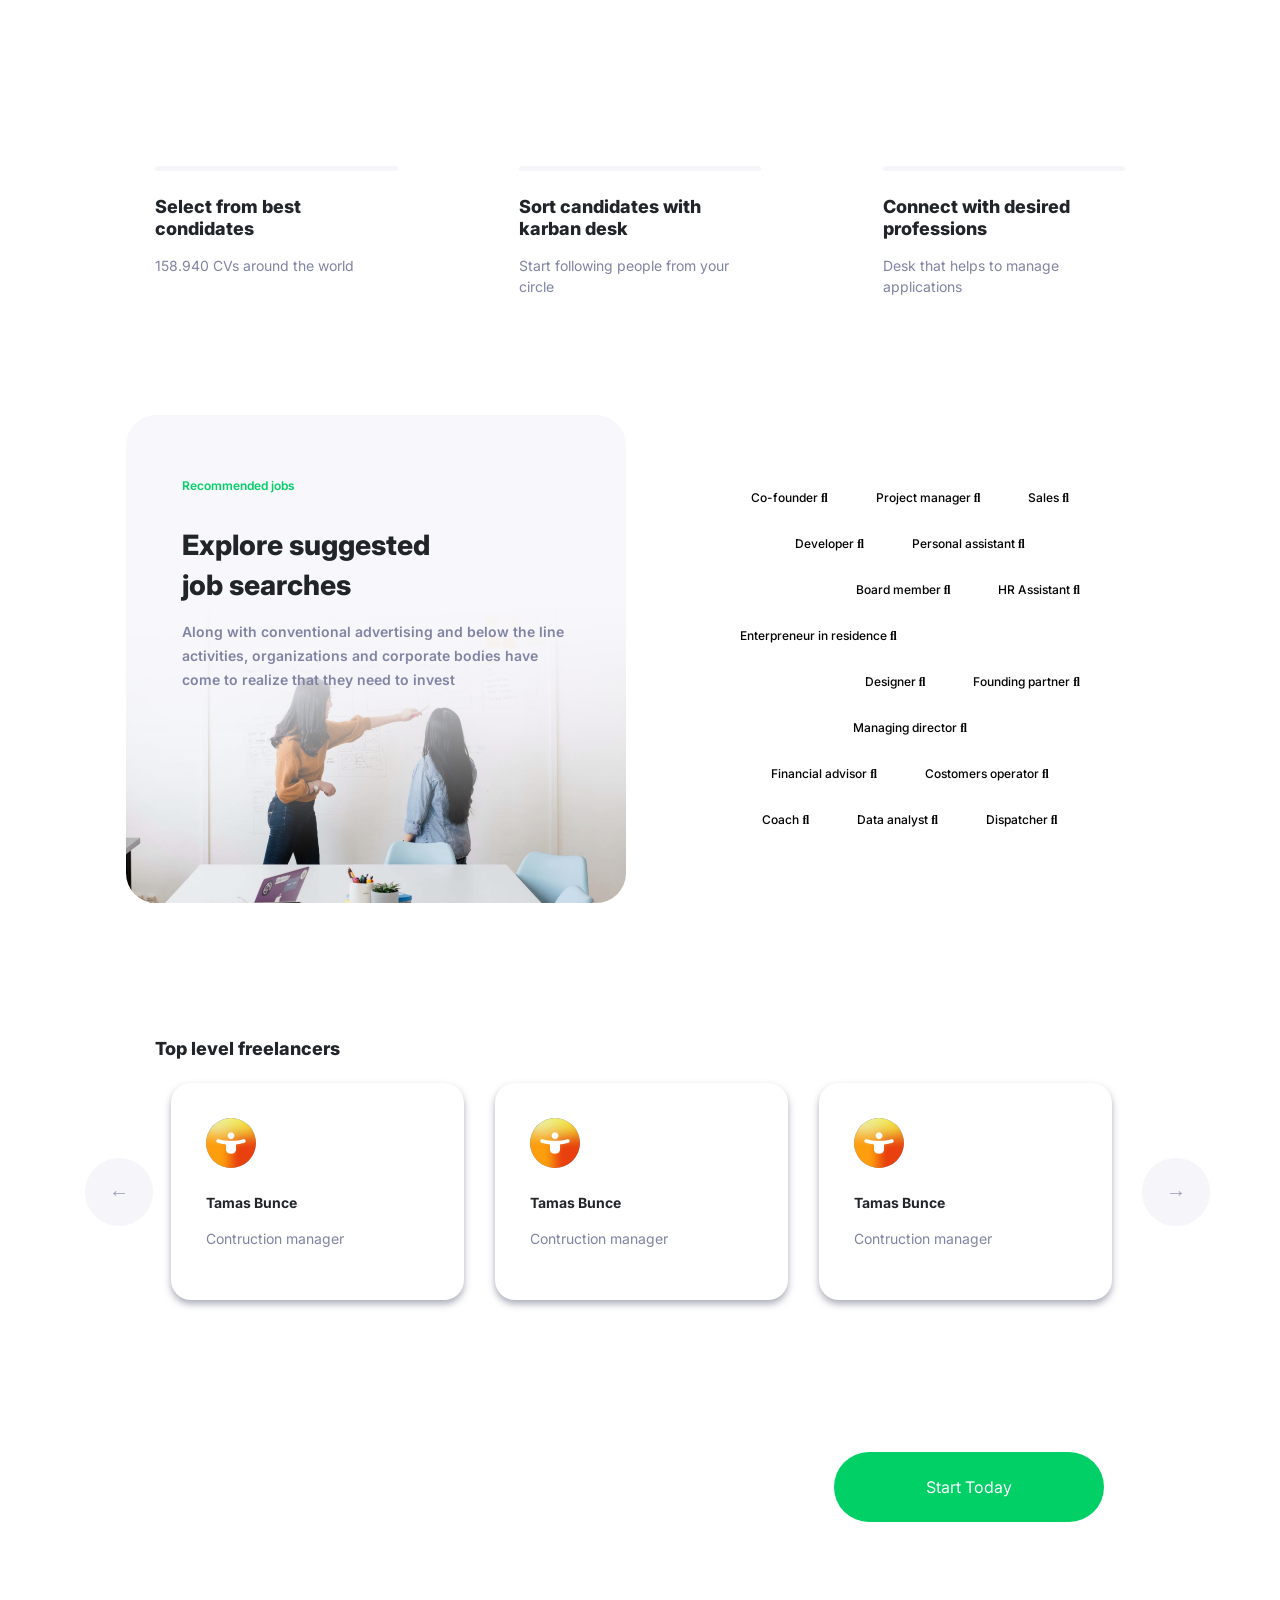
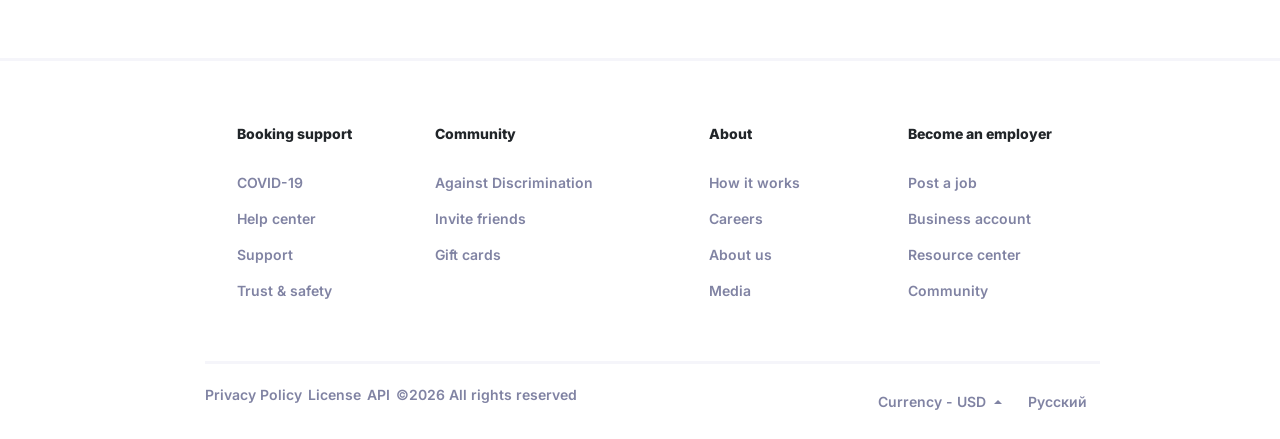
==== commit fbb2031e: "Update language tab" ====
--- a/People/wwwroot/index.html
+++ b/People/wwwroot/index.html
@@ -38,16 +38,16 @@
                           <li class="nav-item">
                             <a class="nav-link" href="#">Образование</a>
                           </li>
-                          <li class="nav-item dropdown">
+                          <!-- <li class="nav-item dropdown">
                             <a class="nav-link dropdown-toggle" href="#" id="navbarDropdown" role="button" data-bs-toggle="dropdown" aria-expanded="false">
                               RU
                             </a>
                             <ul class="dropdown-menu language-toggler" aria-labelledby="navbarDropdown">
-                              <!-- <li><a class="dropdown-item" href="#">English</a></li> -->
+                              <li><a class="dropdown-item" href="#">English</a></li>
                               <li><a class="dropdown-item language-item lang_uz" href="uz">UZ</a></li>
                               <li><a class="dropdown-item language-item lang_ru" href="">RU</a></li>
                             </ul>
-                          </li>
+                          </li> -->
                           <a class="btn sign-in p-2" href="signin.html" type="submit"><i class="fa-solid fa-arrow-right-to-bracket"></i> Войти</a>
                           <a class="btn join-now" href="signup.html"  type="submit"><i class="fa-solid fa-user-group"></i> Присоединяйся Сейчас</a>
                         </ul>
@@ -281,6 +281,21 @@
                   <li><a href="" class="dropdown-item">Russian</a></li>
                   <li><a href="" class="dropdown-item">Uzbek</a></li>
                 </ul>
+              </div>
+              <button class="btn" type="button" data-bs-toggle="offcanvas" data-bs-target="#offcanvasWithBackdrop" aria-controls="#offcanvasWithBackdrop">Русский</button>
+
+              <div class="offcanvas offcanvas-bottom" tabindex="-1" id="offcanvasWithBackdrop" aria-labelledby="offcanvasWithBackdropLabel">
+                <div class="offcanvas-header">
+                  <h5 class="offcanvas-title" id="offcanvasWithBackdropLabel">Choose language</h5>
+                  <button type="button" class="btn-close text-reset" data-bs-dismiss="offcanvas" aria-label="Close"></button>
+                </div>
+                <div class="offcanvas-body small">
+                  <ul class="nav flex-column">
+                    <li class="nav-item"><a class="nav-link p-1" href="">Русский</a></li>
+                    <li class="nav-item"><a class="nav-link p-1" href="">O'zbekcha</a></li>
+                    <li class="nav-item"><a class="nav-link p-1" href="">English</a></li>
+                  </ul>
+                </div>
               </div>
               <!-- <div class="btn-group dropup">
                 <button type="button" class="btn dropdown-toggle" data-bs-toggle="dropdown" aria-expanded="false">
--- a/People/wwwroot/css/style.css
+++ b/People/wwwroot/css/style.css
@@ -627,7 +627,7 @@
     transition: opacity 3s linear 1s;
 }
 .loading img{
-    width: 12%;
+    width: 10%;
     opacity: 1;
 }
 .load-disabled .loading{
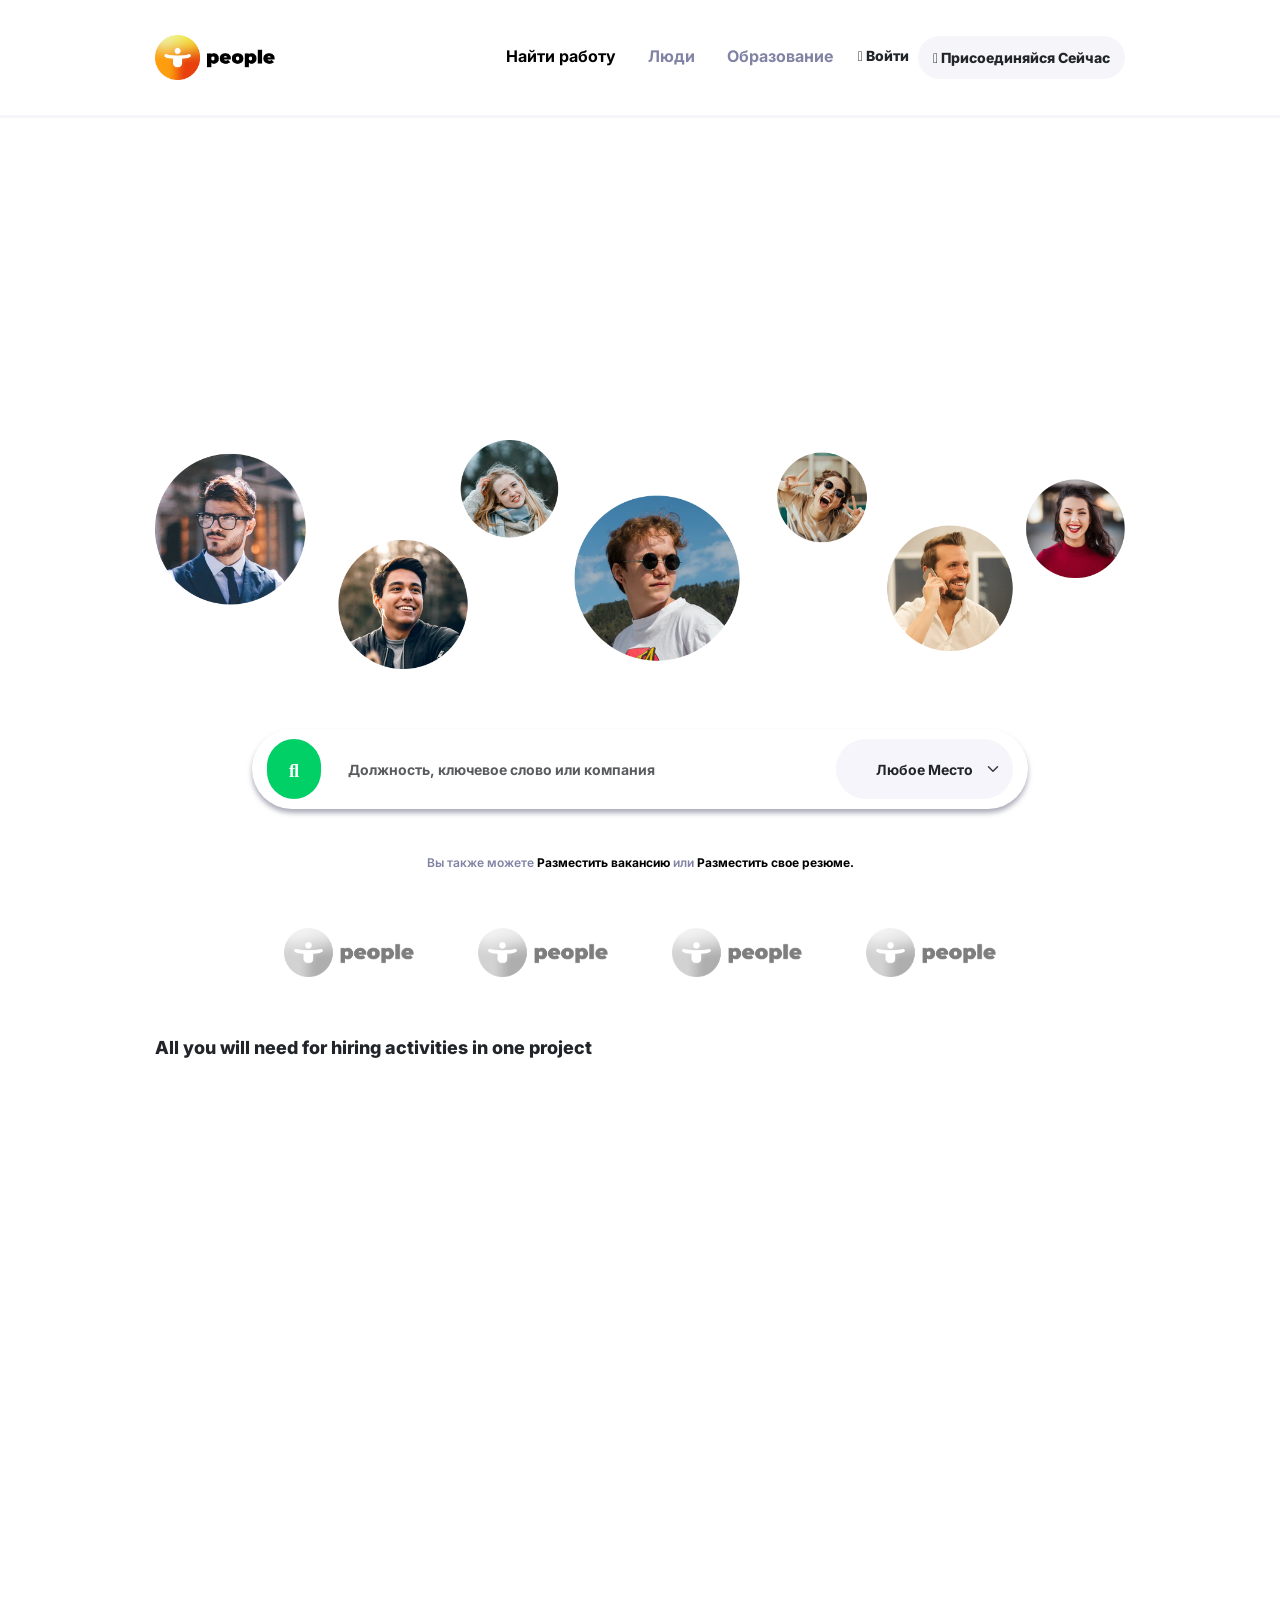
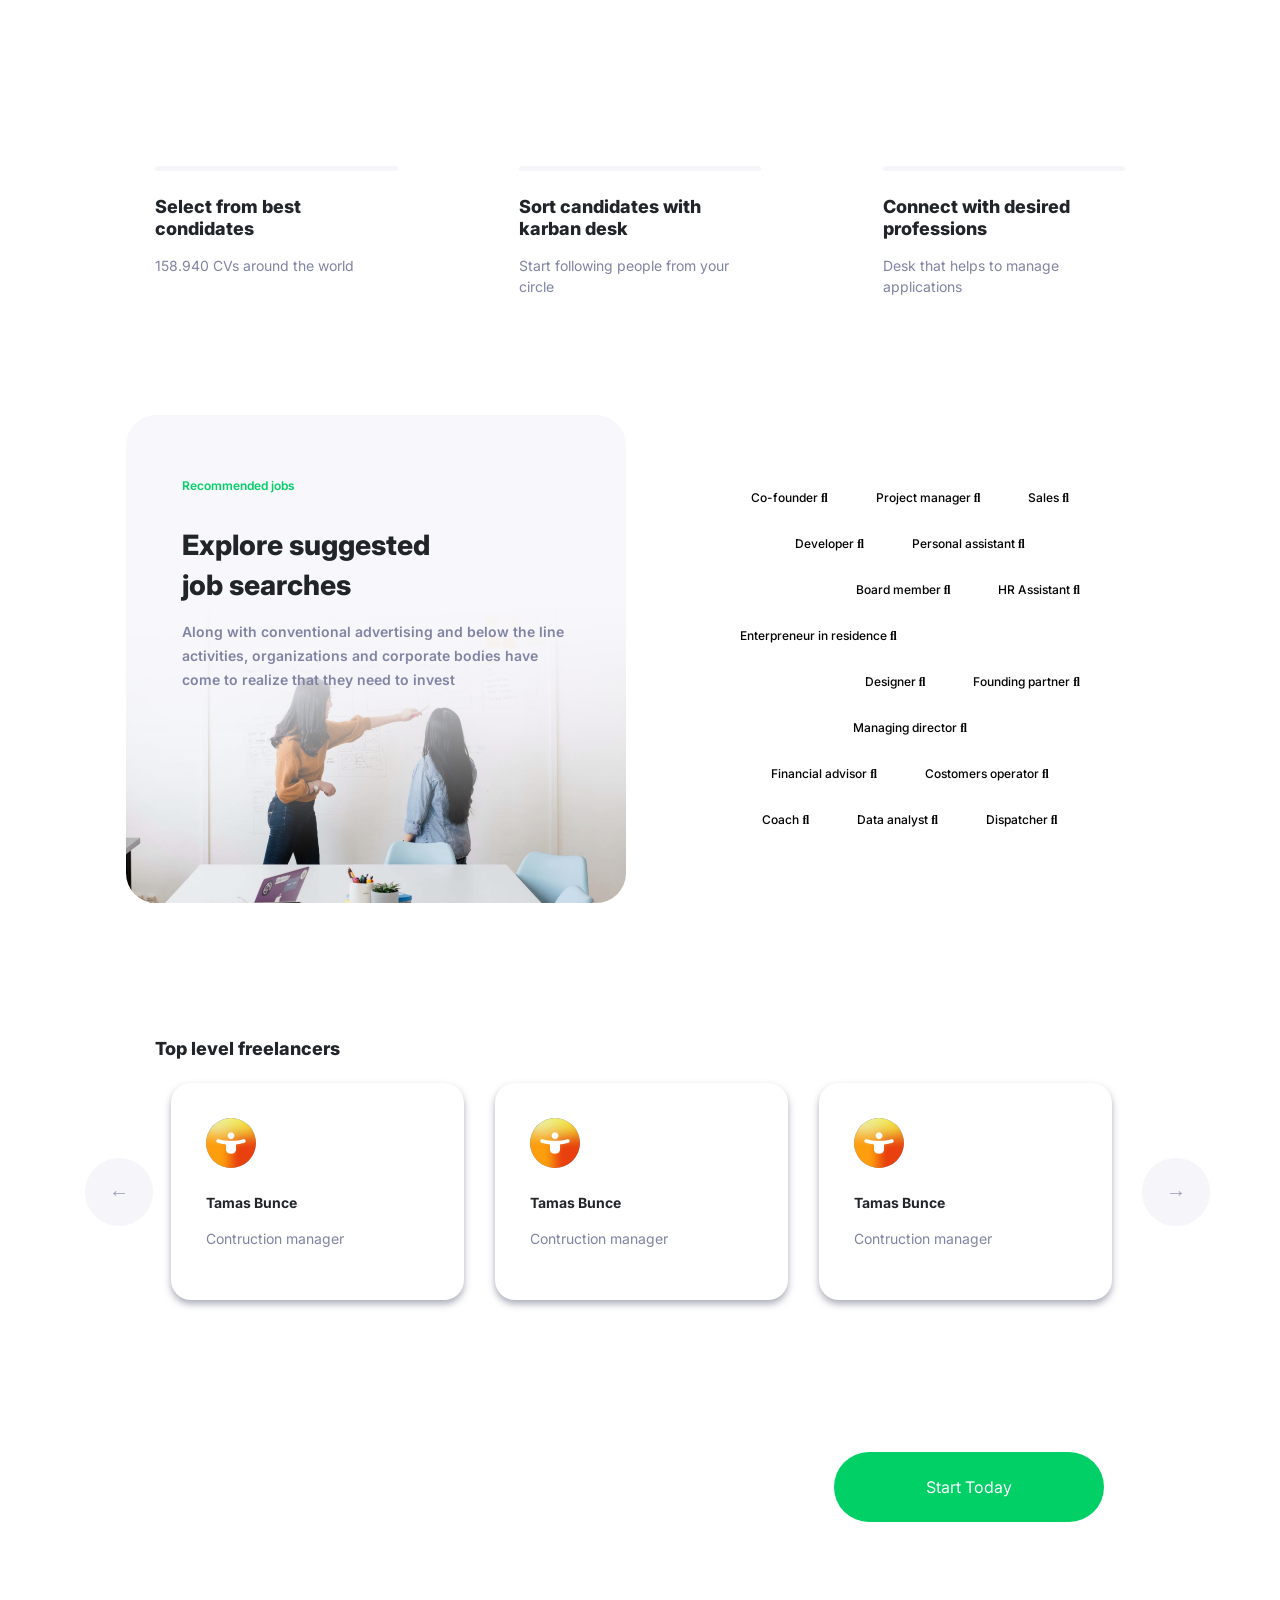
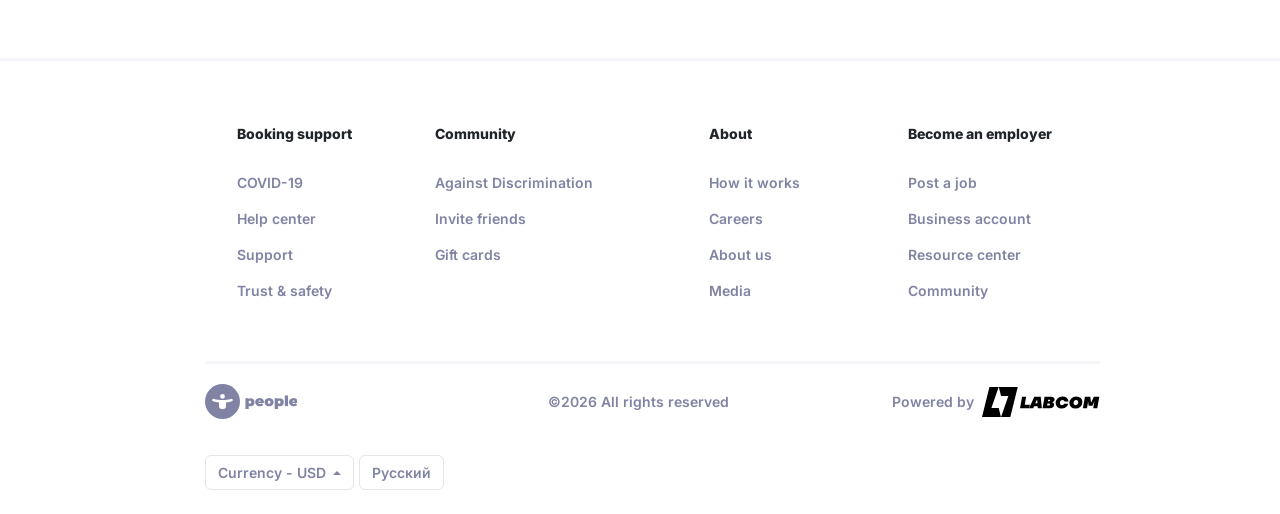
==== commit 9d6e3fda: "Add powered tab" ====
--- a/People/wwwroot/index.html
+++ b/People/wwwroot/index.html
@@ -264,53 +264,58 @@
               </ul>
             </div>
           </div>
-          <div class="col-10 footer-copyright d-flex justify-content-between">
-            <div class="col-5 copyright d-flex justify-content-between">
-              <a href="">Privacy Policy</a>
-              <a href="">License</a>
-              <a href="">API</a>
-              <div class="copyright-bar">&copy;<script>document.write(new Date().getFullYear());</script> All rights reserved</div>
-            </div>
-            <div class="col-4 language d-flex justify-content-end">
-              <div class="btn-group dropup">
-                <button type="button" class="btn dropdown-toggle" data-bs-toggle="dropdown" aria-expanded="false">
-                  Currency - USD
-                </button>
-                <ul class="dropdown-menu">
-                  <li><a href="" class="dropdown-item">English</a></li>
-                  <li><a href="" class="dropdown-item">Russian</a></li>
-                  <li><a href="" class="dropdown-item">Uzbek</a></li>
-                </ul>
-              </div>
-              <button class="btn" type="button" data-bs-toggle="offcanvas" data-bs-target="#offcanvasWithBackdrop" aria-controls="#offcanvasWithBackdrop">Русский</button>
-
-              <div class="offcanvas offcanvas-bottom" tabindex="-1" id="offcanvasWithBackdrop" aria-labelledby="offcanvasWithBackdropLabel">
-                <div class="offcanvas-header">
-                  <h5 class="offcanvas-title" id="offcanvasWithBackdropLabel">Choose language</h5>
-                  <button type="button" class="btn-close text-reset" data-bs-dismiss="offcanvas" aria-label="Close"></button>
-                </div>
-                <div class="offcanvas-body small">
-                  <ul class="nav flex-column">
-                    <li class="nav-item"><a class="nav-link p-1" href="">Русский</a></li>
-                    <li class="nav-item"><a class="nav-link p-1" href="">O'zbekcha</a></li>
-                    <li class="nav-item"><a class="nav-link p-1" href="">English</a></li>
+          <div class="col-10 footer-copyright mb-3 d-flex justify-content-between align-items-center">
+              <div class="footer-logo justify-content-start">
+                <svg id="Layer_1" data-name="Layer 1" xmlns="http://www.w3.org/2000/svg" viewBox="0 0 907.4 342"><path d="M170.83,0h0A171,171,0,0,0-.17,171h0a171,171,0,0,0,171,171h0a171,171,0,0,0,171-171h0A171,171,0,0,0,170.83,0Zm0,98a23,23,0,1,1-23,23A23,23,0,0,1,170.83,98Zm91.92,71.28c-18.37,6-37.58,9.28-57.42,10.91V215a29,29,0,0,1-29,29h-11a29,29,0,0,1-29-29V180.19c-19.84-1.63-39.05-4.94-57.42-10.91a12.44,12.44,0,0,1,7.3-23.78c26.73,7.61,55.15,10,84.62,10s57.89-2.39,84.62-10a12.44,12.44,0,0,1,7.3,23.78Z" transform="translate(0.17)"/><path d="M465.27,143.07a35.06,35.06,0,0,1,13.51,14,43.32,43.32,0,0,1,5,21.1,43,43,0,0,1-5,21,35.13,35.13,0,0,1-13.51,13.93A37,37,0,0,1,446.63,218q-12.81,0-19.55-6.61v32.5H395.29V139.63h30.25V146q6.88-7.74,21.1-7.74A37,37,0,0,1,465.27,143.07ZM448,189.29q3.51-3.93,3.52-11.11T448,167a12.1,12.1,0,0,0-18,0q-3.53,4-3.52,11.18T430,189.29a12.25,12.25,0,0,0,18,0Z" transform="translate(0.17)"/><path d="M575.22,185.49H521.76a12.91,12.91,0,0,0,5.63,6.68,19.1,19.1,0,0,0,9.85,2.32,24.7,24.7,0,0,0,8.51-1.27,30,30,0,0,0,7.53-4.36l16.6,16.74Q558.63,218,536.26,218q-13.93,0-24.48-5.14a38.88,38.88,0,0,1-16.32-14.28,39.77,39.77,0,0,1-.07-41.15A38.94,38.94,0,0,1,511,143.27a51.47,51.47,0,0,1,43.61-.42A36.61,36.61,0,0,1,570,156.5q5.7,9,5.7,21.52Q575.64,178.74,575.22,185.49Zm-49.8-22.93a12.62,12.62,0,0,0-4.22,7.6H546a12.94,12.94,0,0,0-4.22-7.53,12.18,12.18,0,0,0-8.16-2.74A12.39,12.39,0,0,0,525.42,162.56Z" transform="translate(0.17)"/><path d="M603.28,212.85a39.53,39.53,0,0,1-16-14.21,39.69,39.69,0,0,1,0-41.22,39,39,0,0,1,16-14.14,55.12,55.12,0,0,1,46.14,0,38.57,38.57,0,0,1,15.9,14.14,40.11,40.11,0,0,1,0,41.22,39,39,0,0,1-15.9,14.21,54.34,54.34,0,0,1-46.14,0Zm32-23.63q3.51-4,3.52-11.18t-3.52-11.11a12.25,12.25,0,0,0-18,0q-3.52,3.94-3.52,11.11t3.52,11.18a12.1,12.1,0,0,0,18,0Z" transform="translate(0.17)"/><path d="M751,143.07a35,35,0,0,1,13.5,14,43.32,43.32,0,0,1,5,21.1,43,43,0,0,1-5,21A35.17,35.17,0,0,1,751,213.13,37,37,0,0,1,732.36,218q-12.81,0-19.55-6.61v32.5H681V139.63h30.25V146q6.88-7.74,21.1-7.74A37,37,0,0,1,751,143.07Zm-17.24,46.22q3.51-3.93,3.52-11.11T733.76,167a12.1,12.1,0,0,0-18,0q-3.53,4-3.52,11.18t3.52,11.11a12.25,12.25,0,0,0,18,0Z" transform="translate(0.17)"/><path d="M779.48,112.19h31.79V216.58H779.48Z" transform="translate(0.17)"/><path d="M906.8,185.49H853.34a13,13,0,0,0,5.63,6.68,19.1,19.1,0,0,0,9.85,2.32,24.7,24.7,0,0,0,8.51-1.27,29.8,29.8,0,0,0,7.53-4.36l16.6,16.74Q890.21,218,867.84,218q-13.92,0-24.48-5.14A38.88,38.88,0,0,1,827,198.56a39.77,39.77,0,0,1-.07-41.15,38.94,38.94,0,0,1,15.62-14.14,51.47,51.47,0,0,1,43.61-.42,36.61,36.61,0,0,1,15.33,13.65q5.7,9,5.7,21.52Q907.22,178.74,906.8,185.49ZM857,162.56a12.62,12.62,0,0,0-4.22,7.6h24.76a12.94,12.94,0,0,0-4.22-7.53,12.18,12.18,0,0,0-8.16-2.74A12.31,12.31,0,0,0,857,162.56Z" transform="translate(0.17)"/></svg>
+              </div>
+              <div class="copyright-bar d-flex justify-content-center">&copy;<script>document.write(new Date().getFullYear());</script> All rights reserved</div>
+              <div class="powered d-flex justify-content-end align-items-center">
+                <p class="powered-text">Powered by</p>
+                <div class="powered-logo"><svg id="Layer_1" data-name="Layer 1" xmlns="http://www.w3.org/2000/svg" viewBox="0 0 1039.92 266"><polygon points="66 0 0 266 168 266 148.15 187 83.28 187 148 0 66 0"/><polygon points="251 266 317 0 149 0 168.85 79 233.72 79 169 266 251 266"/><path d="M389.23,156.15h45.6L429.19,188h-81.8L365.2,86.66h36.19Z" transform="translate(-10.04 0.47)"/><path d="M505,188l-1.73-18.82H472.18L463.79,188h-36.2l46-101.34h57.18L540.47,188Zm-10.71-70.94-11.87,26.78H502l-1.88-26.78Z" transform="translate(-10.04 0.47)"/><path d="M564.83,86.66h56q15.49,0,24,6.66t8.55,16.5a22.63,22.63,0,0,1-10.22,19.71A31.42,31.42,0,0,1,633,133.85l-.14,1.45a28.91,28.91,0,0,1,8.1,4.2q8.12,6.66,8.11,16.65A29.13,29.13,0,0,1,638.91,179q-10.21,9-28.16,9H547Zm22.88,76h16.07q9.12,0,9.12-8.68,0-7.24-8.69-7.24H590.46ZM607.83,112H596.68l-2.31,13h12.74a8.3,8.3,0,0,0,5.86-2,6.88,6.88,0,0,0,2.1-5.29,5.36,5.36,0,0,0-1.81-4.12A7.79,7.79,0,0,0,607.83,112Z" transform="translate(-10.04 0.47)"/><path d="M723.65,83.76q22.59,0,36.34,11.8t17.37,31.63H741.75a18.55,18.55,0,0,0-3.48-6.51q-5.35-6.51-15.34-6.51A20.48,20.48,0,0,0,707,121.53q-6.51,7.31-6.51,19.47,0,9.12,4.92,14.33t13.13,5.2a20.92,20.92,0,0,0,15.35-6.37,26.32,26.32,0,0,0,4.78-6.37h36.48a65.58,65.58,0,0,1-11.58,21.57q-17.82,21.58-45.75,21.57-25.05,0-40-13.75t-15-35.47q0-24,17.51-41T723.65,83.76Z" transform="translate(-10.04 0.47)"/><path d="M839.61,190.89q-25.05,0-40-13.75t-15-35.47q0-24,17.51-41t43.29-16.94q25,0,40,13.76t15,35.47q0,24-17.52,41T839.61,190.89Zm.72-30.4a20.49,20.49,0,0,0,15.93-7.31q6.51-7.32,6.51-19.47,0-9.12-4.92-14.33t-13.17-5.21a20.49,20.49,0,0,0-15.93,7.36q-6.51,7.31-6.51,19.47,0,9.12,4.92,14.33t13.17,5.2Z" transform="translate(-10.04 0.47)"/><path d="M1001.61,86.66H1050L1032.15,188H996l8.11-46.18,4.49-13.18h-1.45l-18,36.2h-33.3l-5.21-36.2H949v13.18L940.93,188H904.76l17.8-101.34h47.92l5.5,47.05h3.62Z" transform="translate(-10.04 0.47)"/></svg></div>
+                <!-- <img src="img/labcom.svg" class="powered-logo" height="30px" alt=""> -->
+              </div>
+            </div>
+            <div class="col-10">
+              <div class="language mb-4 d-flex">
+                <div class="btn-group dropup">
+                  <button type="button" class="btn dropdown-toggle" data-bs-toggle="dropdown" aria-expanded="false">
+                    Currency - USD
+                  </button>
+                  <ul class="dropdown-menu">
+                    <li><a href="" class="dropdown-item">English</a></li>
+                    <li><a href="" class="dropdown-item">Russian</a></li>
+                    <li><a href="" class="dropdown-item">Uzbek</a></li>
                   </ul>
                 </div>
-              </div>
-              <!-- <div class="btn-group dropup">
-                <button type="button" class="btn dropdown-toggle" data-bs-toggle="dropdown" aria-expanded="false">
-                  English <i class="fa-solid fa-earth-europe"></i>
-                </button>
-                <ul class="dropdown-menu">
-                  <li><a href="" class="dropdown-item">English</a></li>
-                  <li><a href="" class="dropdown-item">Russian</a></li>
-                  <li><a href="" class="dropdown-item">Uzbek</a></li>
-                </ul>
-              </div> -->
-            </div>
-          </div>
-        </div>
-      </div>
+                <button class="btn" type="button" data-bs-toggle="offcanvas" data-bs-target="#offcanvasWithBackdrop" aria-controls="#offcanvasWithBackdrop">Русский</button>
+    
+                <div class="offcanvas offcanvas-bottom" tabindex="-1" id="offcanvasWithBackdrop" aria-labelledby="offcanvasWithBackdropLabel">
+                  <div class="offcanvas-header">
+                    <h5 class="offcanvas-title" id="offcanvasWithBackdropLabel">Choose language</h5>
+                    <button type="button" class="btn-close text-reset" data-bs-dismiss="offcanvas" aria-label="Close"></button>
+                  </div>
+                  <div class="offcanvas-body small">
+                    <ul class="nav flex-column">
+                      <li class="nav-item"><a class="nav-link p-1" href="">Русский</a></li>
+                      <li class="nav-item"><a class="nav-link p-1" href="">O'zbekcha</a></li>
+                      <li class="nav-item"><a class="nav-link p-1" href="">English</a></li>
+                    </ul>
+                  </div>
+                </div>
+                <!-- <div class="btn-group dropup">
+                  <button type="button" class="btn dropdown-toggle" data-bs-toggle="dropdown" aria-expanded="false">
+                    English <i class="fa-solid fa-earth-europe"></i>
+                  </button>
+                  <ul class="dropdown-menu">
+                    <li><a href="" class="dropdown-item">English</a></li>
+                    <li><a href="" class="dropdown-item">Russian</a></li>
+                    <li><a href="" class="dropdown-item">Uzbek</a></li>
+                  </ul>
+                </div> -->
+              </div>
+            </div>
+          </div>
+        </div>
     </footer>
     <div class="scrollbar"></div>
     
--- a/People/wwwroot/css/style.css
+++ b/People/wwwroot/css/style.css
@@ -67,10 +67,9 @@
 
 /* Track */
 body::-webkit-scrollbar-track {
-    background-color: #f5f5fa;
+    background-color: #f5f5fa00;
     padding: 7px;
 }
-
 /* Handle */
 body::-webkit-scrollbar-thumb {
     /* box-shadow: inset 0 0 5px rgba(0, 0, 0, 0.25); */
@@ -371,7 +370,7 @@
 } */
 
 footer {
-    background: #fff;
+    /* background: #fff; */
     border-top: 3px solid #f5f5fa;
     padding: 62px 115px 0;
 }
@@ -402,22 +401,35 @@
 .footer-copyright {
     border-top: 3px solid #f5f5fa;
     padding: 20px 0;
-}
-
-.copyright {
     color: #8083A3 !important;
     font-weight: 600;
     font-size: 14px;
 }
 
-.copyright a {
-    color: #8083A3;
-}
+.footer-logo svg{
+    fill: #8083A3;
+    height: 35px;
+}
+
+.footer-logo{
+    width: 180px;
+}
+
+.powered-text{
+    margin-right: 8px;
+    margin-bottom: 0;
+}
+.powered-logo svg{
+    height: 30px;
+}
+
 
 .language button {
     color: #8083A3;
     font-size: 14px;
     font-weight: 600;
+    border: 1px solid #e4e6e8;
+    margin-right: 5px;
 }
 
 .sign-in,
@@ -653,221 +665,3 @@
     font-size: 14px;
     margin: 10px !important;
 }
-
-@media only screen and (max-width: 480px) {
-
-    #localize-widget a,
-    #localize-active-lang {
-        padding: 0 10px !important;
-        min-width: auto !important;
-        font-size: 13px !important;
-        height: 33px !important;
-        line-height: 32px !important;
-    }
-}
-
-#localize-widget.localize-right {
-    right: 30px;
-}
-
-#localize-widget.localize-left {
-    left: 30px;
-}
-
-#localize-widget,
-a#localize-widget,
-p#localize-widget,
-span#localize-widget,
-div#localize-widget {
-    background: 0 0;
-    border: 0;
-    font-size: 100%;
-    margin: 0;
-    outline: 0;
-    padding: 0;
-    vertical-align: baseline;
-    font-family: sans-serif;
-}
-
-#localize-widget {
-    display: none;
-    max-height: 90%;
-    max-width: 250px;
-    overflow-y: auto;
-    overflow-x: hidden;
-    -ms-overflow-style: -ms-autohiding-scrollbar;
-    margin-bottom: 0;
-    margin-top: 0;
-    position: fixed;
-    bottom: 0;
-    z-index: 999999;
-}
-
-#localize-active-lang,
-#localize-widget-langs a {
-    max-width: 250px;
-    min-width: 120px;
-    text-decoration: none;
-    cursor: pointer;
-    border-bottom: 0;
-    text-align: center;
-    overflow: hidden;
-    text-overflow: clip;
-    white-space: nowrap;
-    box-sizing: border-box;
-}
-
-#localize-widget-langs a {
-    display: none;
-    font-size: 12px;
-    height: 30px;
-    line-height: 30px;
-    padding: 0 5px;
-}
-
-#localize-active-lang {
-    font-size: 14px !important;
-    text-decoration: none;
-    text-align: center !important;
-    height: 42px;
-    line-height: 42px;
-    font-weight: normal !important;
-    padding: 0 20px;
-    display: block;
-}
-
-#localize-active-lang span {
-    padding: 5px;
-    display: inline-block;
-    border: 3px solid currentColor;
-    border-radius: 10px;
-    margin-bottom: 3px;
-    margin-right: 2px;
-    vertical-align: middle;
-}
-
-#localize-widget.localize-dark {
-    color: #ffffff !important;
-    background: rgba(0, 0, 0, .8) !important;
-}
-
-#localize-widget.localize-light {
-    color: #000000 !important;
-    background: rgba(245, 245, 255, .8) !important;
-    backdrop-filter: blur(14px);
-    border: 1px solid #f5f5fa;
-}
-
-.localize-dark a,
-.localize-dark #localize-powered-by {
-    color: #ffffff !important;
-}
-
-.localize-light a,
-.localize-light #localize-powered-by {
-    color: #000000 !important;
-}
-
-.localize-dark #localize-active-lang {
-    background: #000000 !important;
-    color: #ffffff !important;
-}
-
-.localize-light #localize-active-lang {
-    background: #f5f5fa !important;
-    color: #000000 !important;
-}
-
-#localize-widget.localize-right-top,
-#localize-widget.localize-left-top {
-    top: 0;
-    bottom: auto;
-    margin-top: -1px;
-}
-
-#localize-widget.localize-right-bottom,
-#localize-widget.localize-left-bottom {
-    margin-bottom: -1px;
-}
-
-#localize-widget.localize-right-bottom,
-#localize-widget.localize-right-top {
-    right: 30px;
-}
-
-#localize-widget.localize-left-bottom,
-#localize-widget.localize-left-top {
-    left: 30px;
-}
-
-#localize-widget.localize-right-center,
-#localize-widget.localize-left-center {
-    top: 50%;
-    bottom: auto;
-    max-height: 45%;
-}
-
-#localize-widget.localize-left-center {
-    left: 0;
-    margin-left: -1px;
-}
-
-#localize-widget.localize-right-center {
-    right: 0;
-    margin-right: -1px;
-}
-
-#localize-powered-by {
-    display: none;
-    width: 100% !important;
-    text-align: center;
-    opacity: 0.8;
-}
-
-#localize-powered-by span {
-    font-size: 10px;
-    padding: 8px 10px;
-    max-width: 250px;
-    height: 40px;
-    line-height: 40px;
-}
-
-#localize-powered-by a {
-    color: inherit;
-}
-
-#localize-powered-by a:hover {
-    text-decoration: none;
-}
-
-#localize-widget.show #localize-widget-langs:not(:empty) {
-    padding-top: 10px;
-}
-
-#localize-widget-langs a:hover {
-    opacity: 0.6;
-}
-
-#localize-widget.show #localize-powered-by {
-    display: block !important;
-}
-
-#localize-widget.show #localize-widget-langs a {
-    display: block !important;
-}
-
-@media (hover: hover),
-screen and (-ms-high-contrast: active),
-(-ms-high-contrast: none) {
-    #localize-widget:hover #localize-widget-langs:not(:empty) {
-        padding-top: 10px;
-    }
-
-    #localize-widget:hover #localize-widget-langs a {
-        display: block !important;
-    }
-
-    #localize-widget:hover #localize-powered-by {
-        display: block !important;
-    }
-}
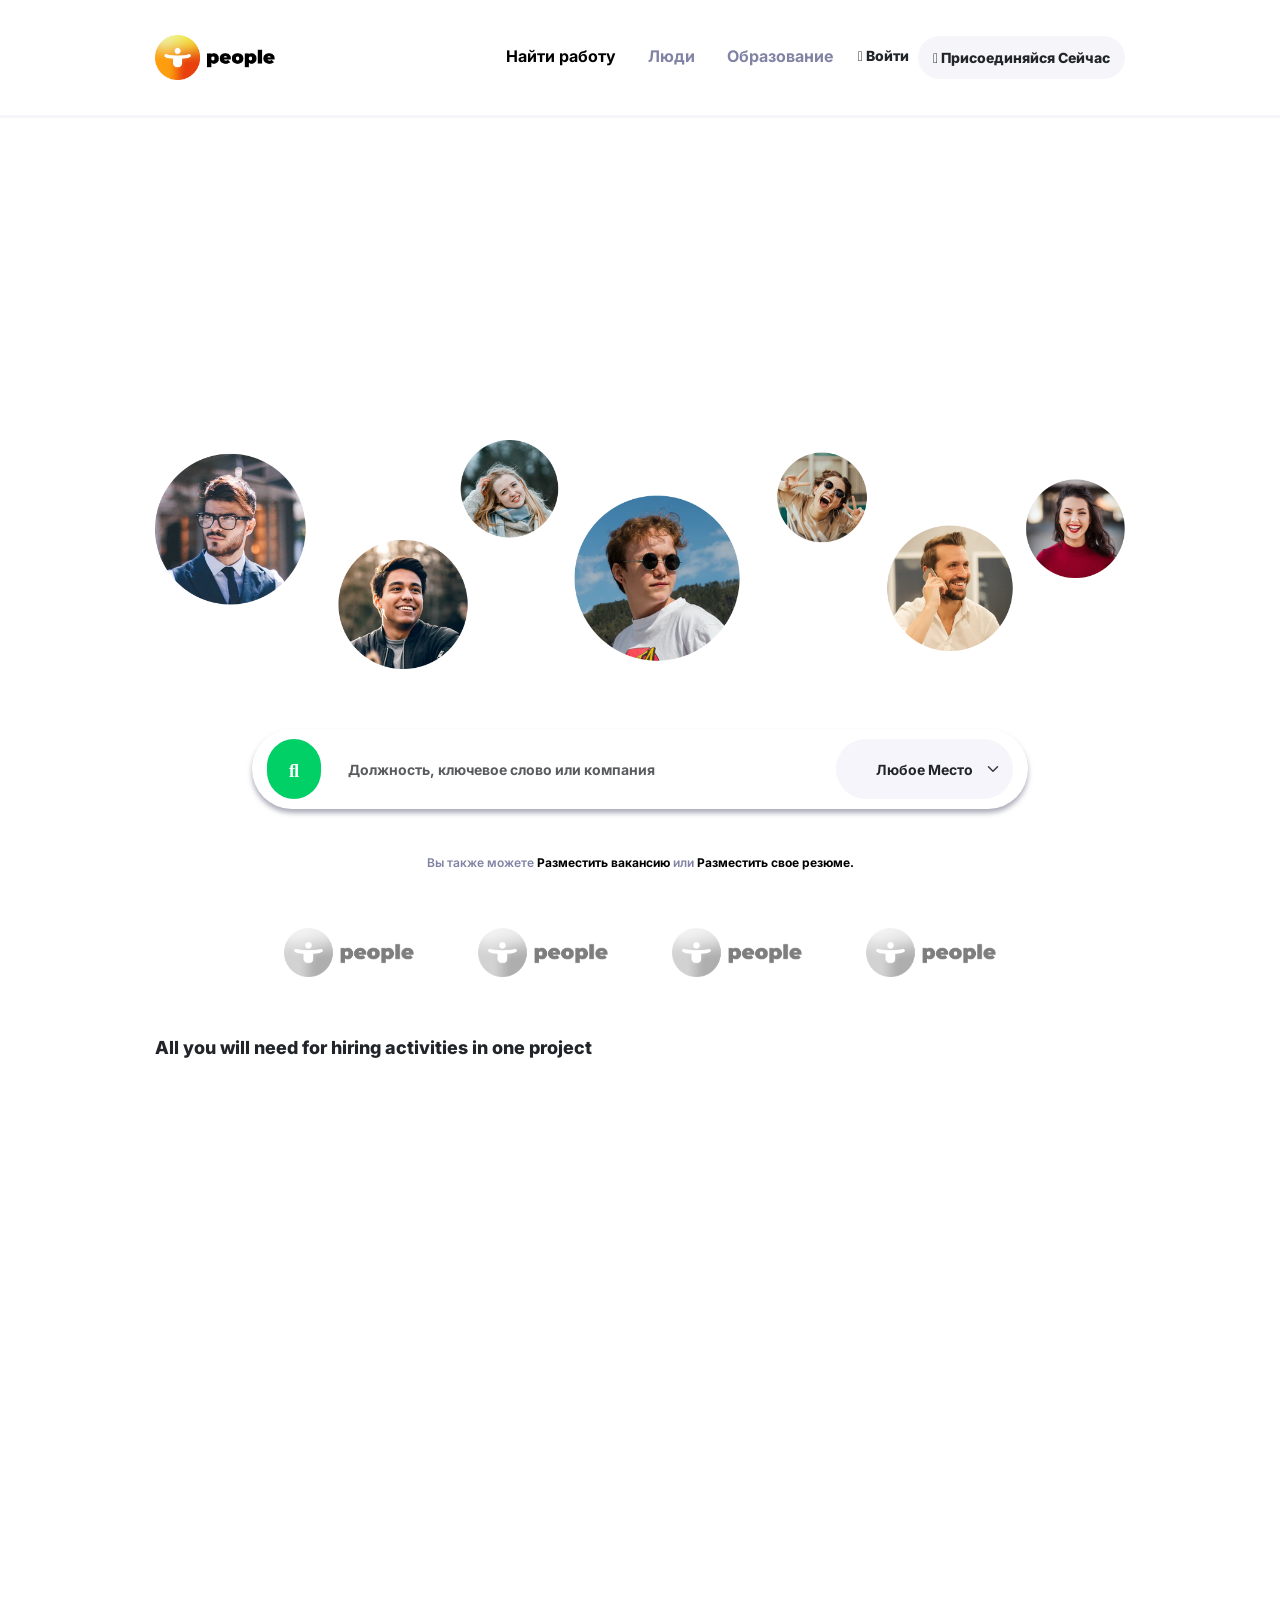
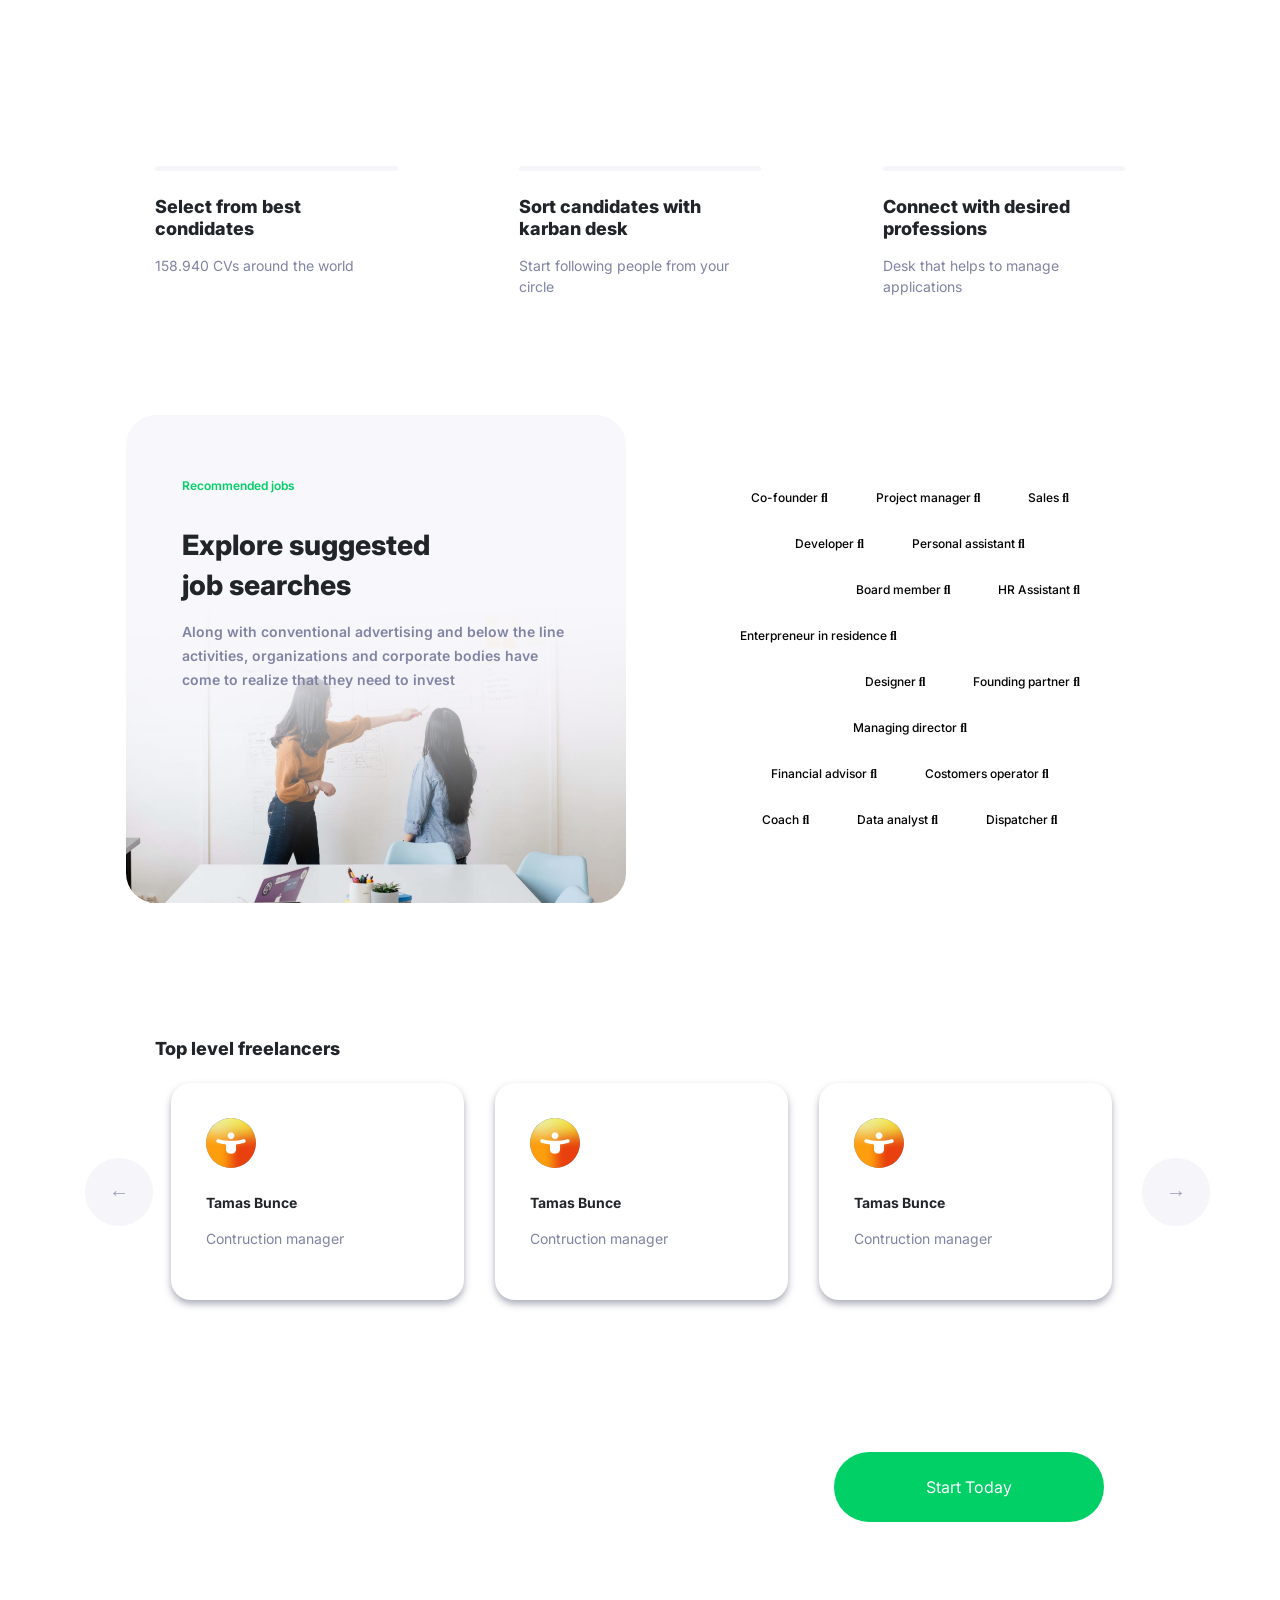
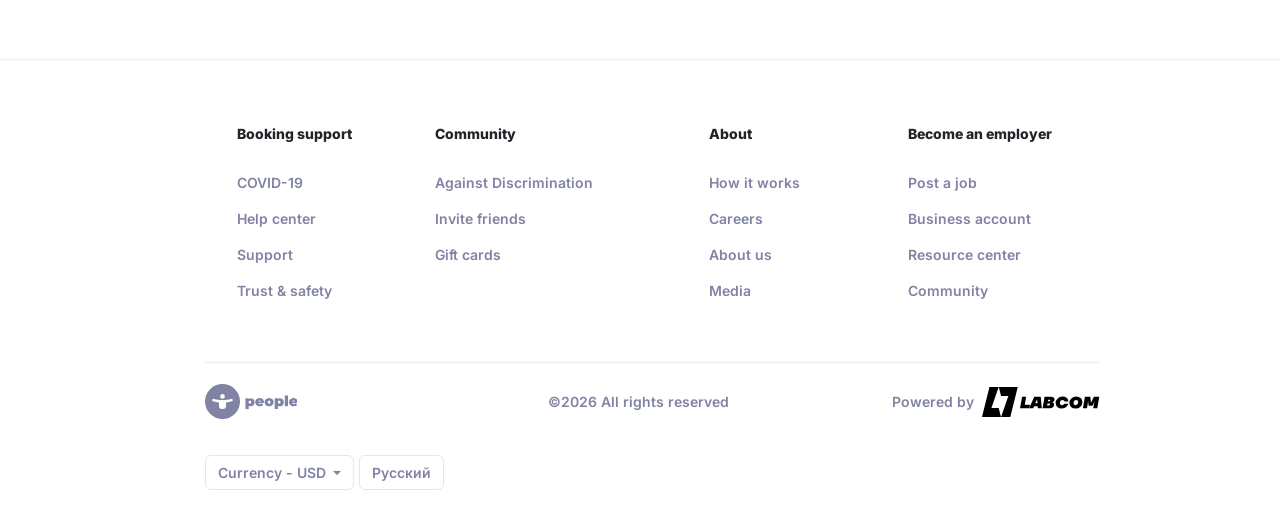
==== commit b95da9cb: "Update index.html" ====
--- a/People/wwwroot/index.html
+++ b/People/wwwroot/index.html
@@ -64,8 +64,8 @@
             <div class="row justify-content-center">
               <div class="col-10 text-center">
                 <div class="text text-white">
-                  <h2 class="text-center">Найти работу в Ташкенте</h2>
-                  <p class="text-center">Когда вы ищете работу, есть несколько вещей,которые вы можете сделать,<br>чтобы получить максимальную отдачу от поиска.</p>
+                  <h2 class="text-center">Найти работников в Ташкенте</h2>
+                  <p class="text-center">Когда вы ищете работников, есть несколько вещей,которые вы можете сделать,<br>чтобы получить максимальную отдачу от поиска.</p>
               </div>
               <img src="img/header-img.png" class="w-100" alt="">
               </div>
@@ -277,7 +277,7 @@
             </div>
             <div class="col-10">
               <div class="language mb-4 d-flex">
-                <div class="btn-group dropup">
+                <div class="btn-group dropdown">
                   <button type="button" class="btn dropdown-toggle" data-bs-toggle="dropdown" aria-expanded="false">
                     Currency - USD
                   </button>
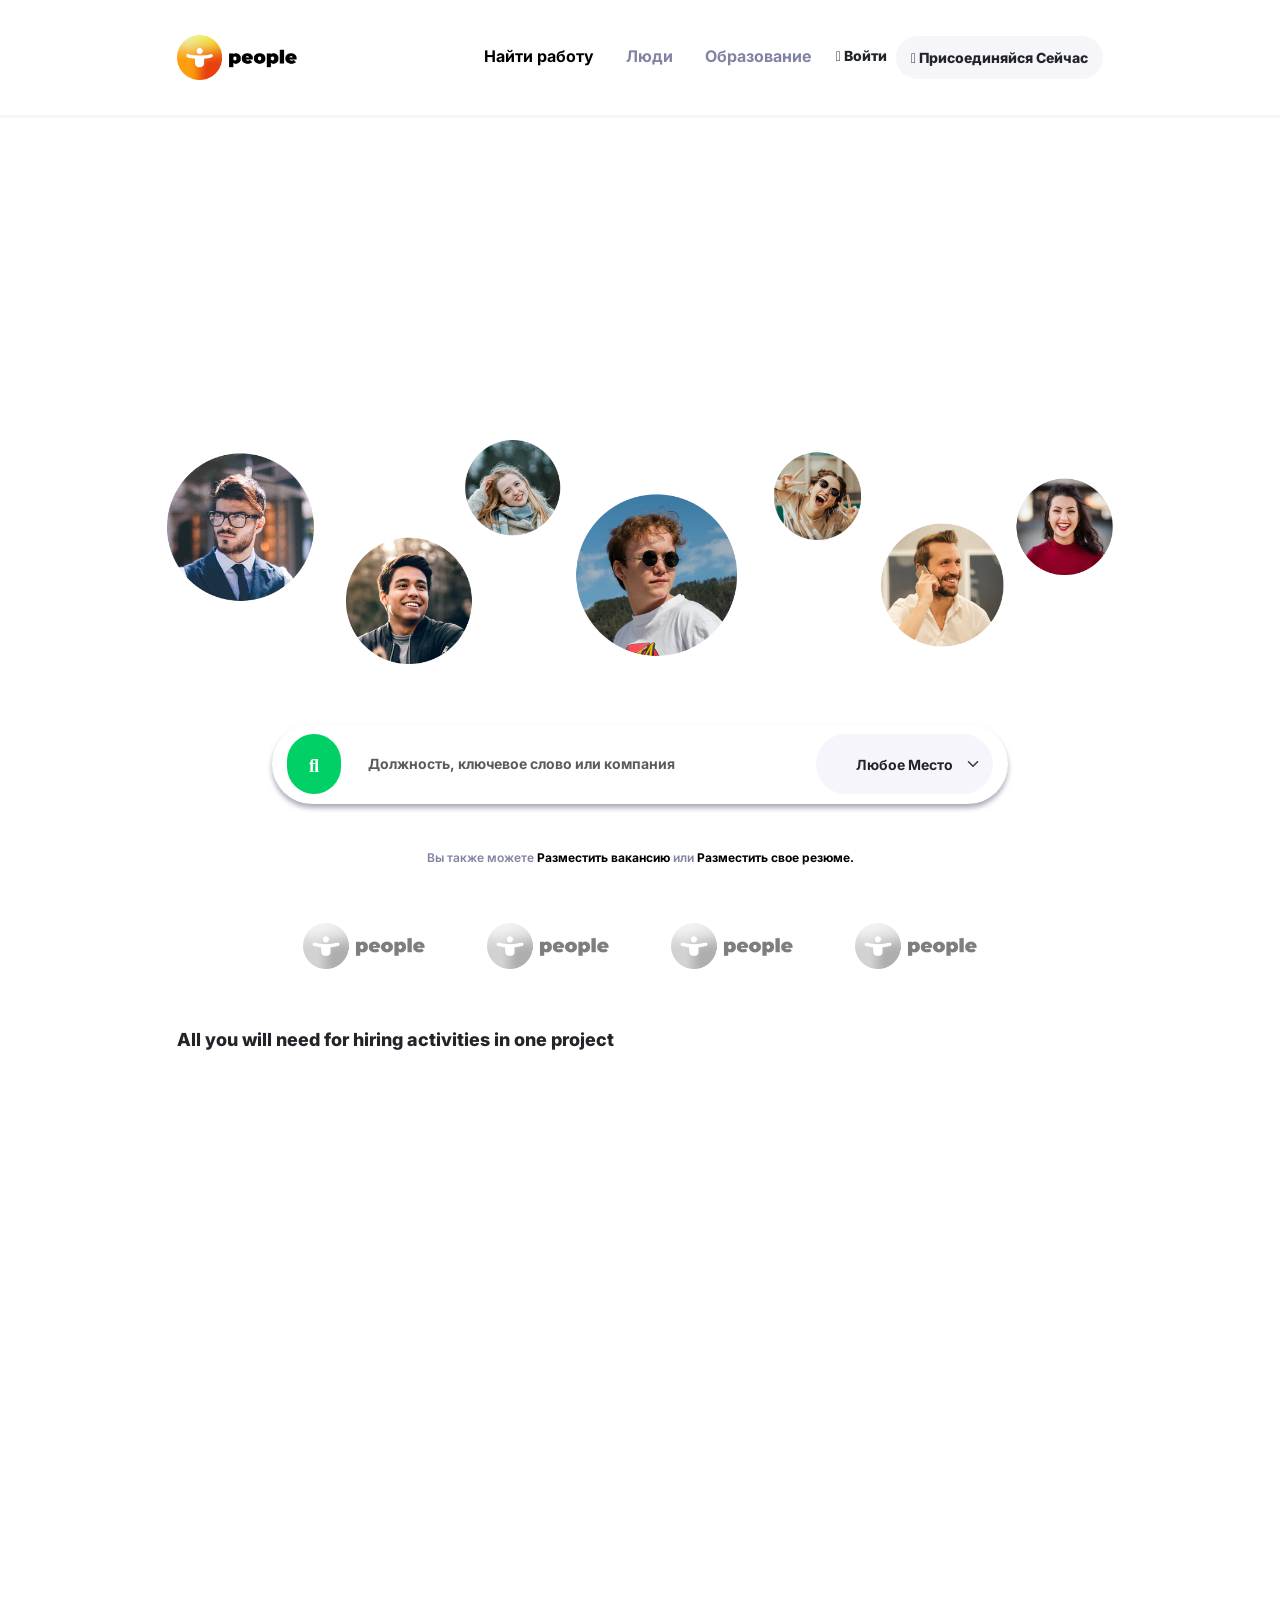
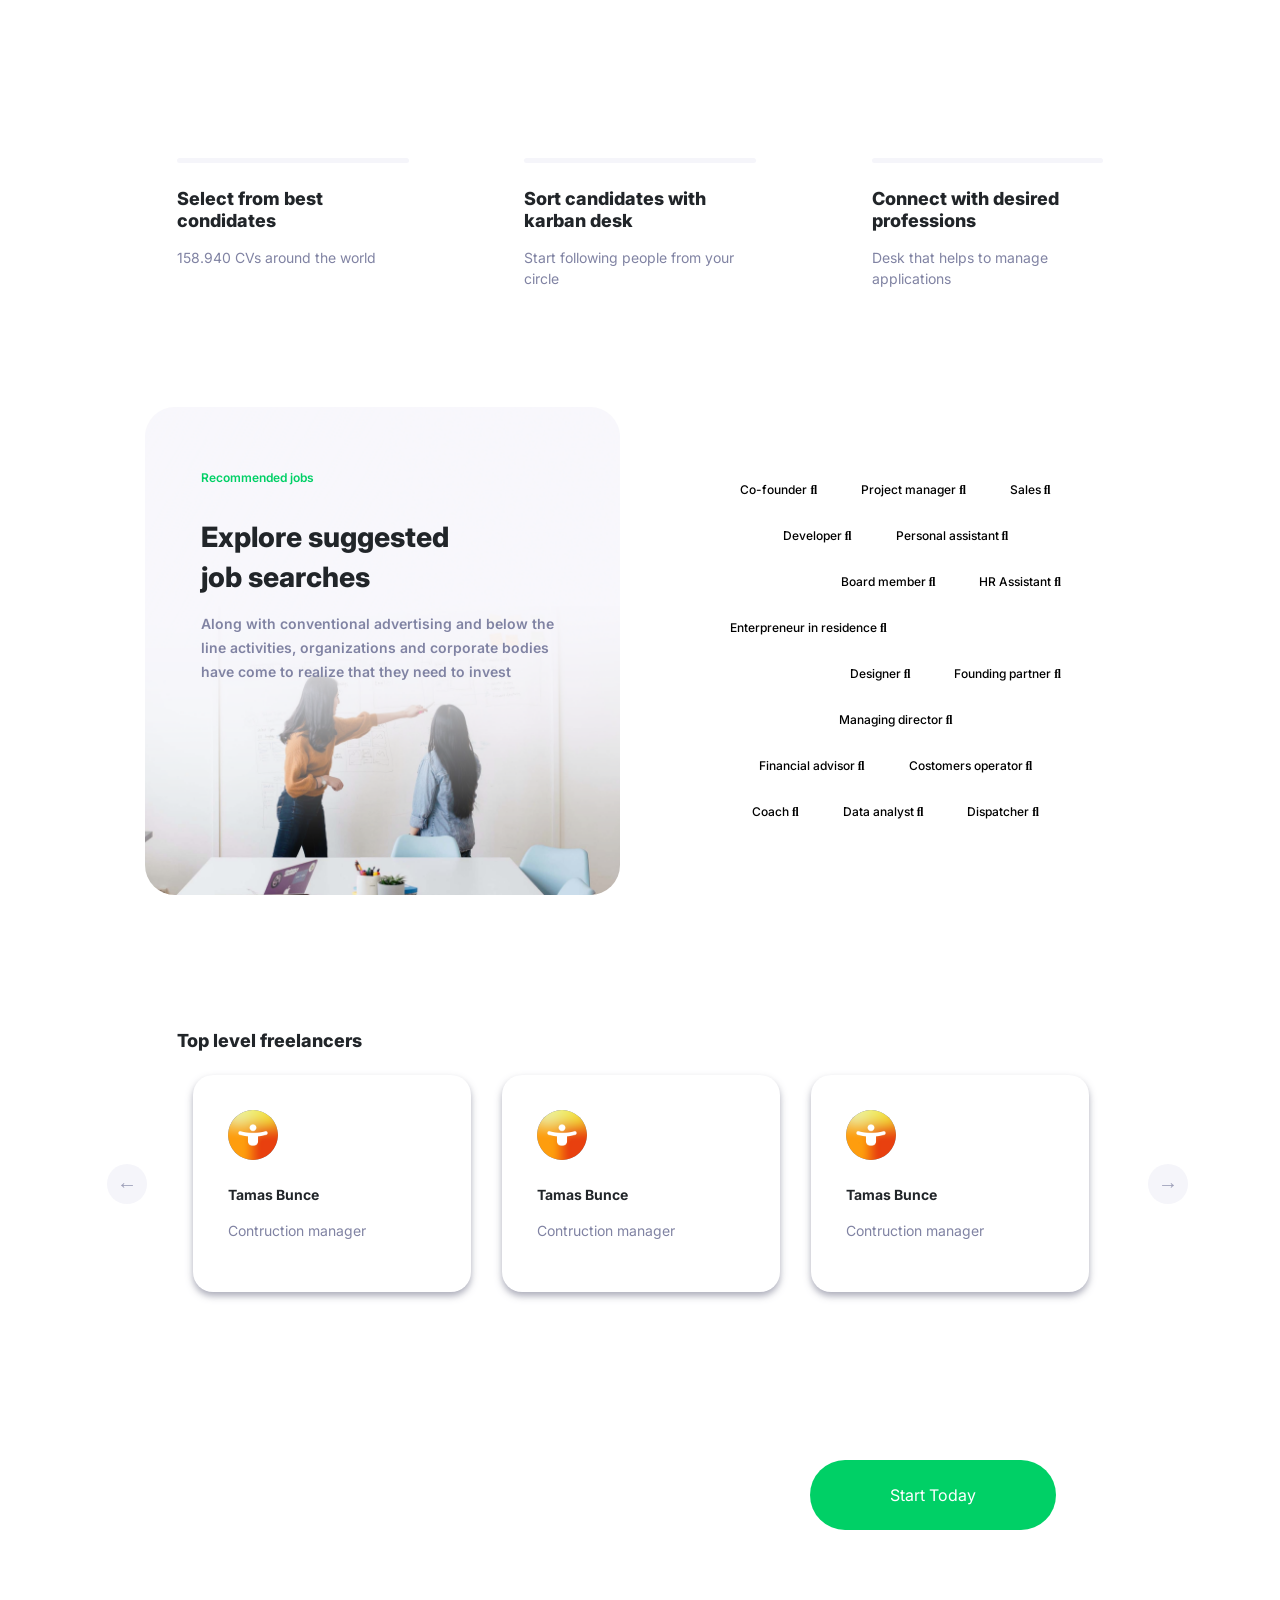
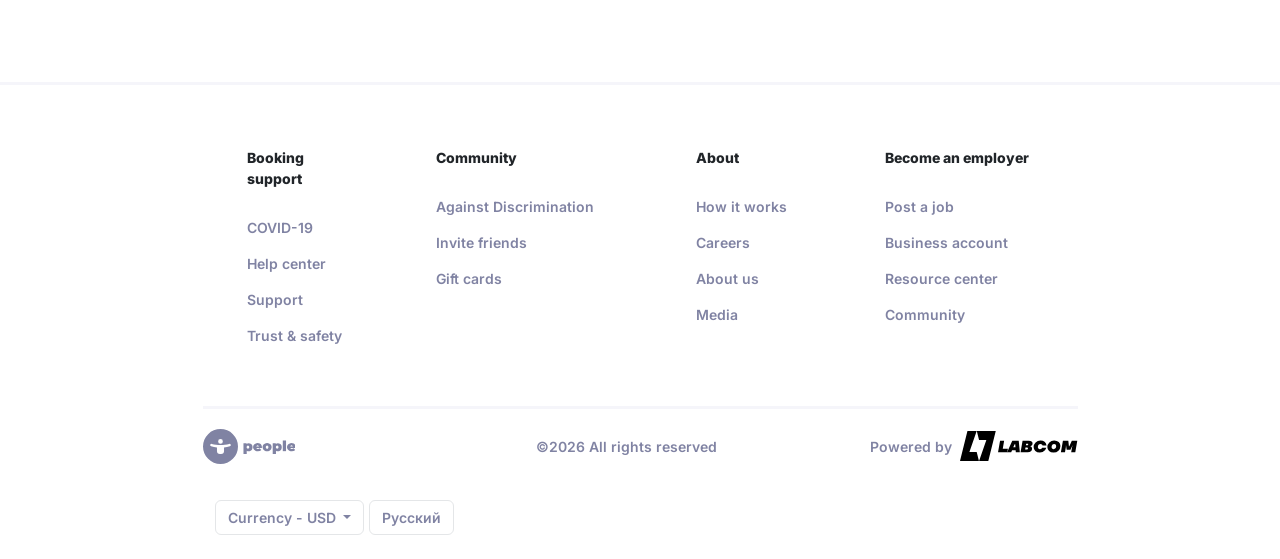
==== commit 5152d776: "Update welcome page" ====
--- a/People/wwwroot/index.html
+++ b/People/wwwroot/index.html
@@ -77,7 +77,7 @@
       <div class="container">
         <div class="row justify-content-center">
           <div class="col-8">
-            <form action="" method="get">
+            <form action="app.html" method="get">
               <button type="submit"><i class="fa-solid fa-magnifying-glass"></i></button>
               <input class="form-control" type="search" name="" id="" placeholder="Должность, ключевое слово или компания">
               <select class="form-select" aria-label="Default select example">
@@ -137,12 +137,12 @@
     <section class="cards">
       <div class="container">
         <div class="row d-flex justify-content-center">
-          <div class="col-4 card-1">
+          <div class="col-5 card-1">
             <p class="recommend">Recommended jobs</p>
             <h3 class="heading">Explore suggested <br> job searches</h3>
             <p class="paragraph">Along with conventional advertising and below the line activities, organizations and corporate bodies have come to realize that they need to invest</p>
           </div>
-          <div class="col-4 card-2 align-items-center">
+          <div class="col-5 card-2 align-items-center">
             <div class="d-flex justify-content-center">
               <a href="#" class="search-link">Co-founder <i class="fa-solid fa-magnifying-glass"></i></a>
               <a href="#" class="search-link">Project manager <i class="fa-solid fa-magnifying-glass"></i></a>
--- a/People/wwwroot/css/style.css
+++ b/People/wwwroot/css/style.css
@@ -47,7 +47,7 @@
 
 * {
     text-decoration: none;
-    box-sizing: content-box;
+    box-sizing: border-box;
 }
 
 body {
@@ -199,7 +199,7 @@
 
 .header-form input {
     border: none;
-    height: 62px;
+    /* height: 62px; */
     font-weight: 700;
     background: none;
     border-radius: 0 !important;
@@ -250,7 +250,7 @@
     background-size: cover;
     background-position: bottom;
     border-radius: 30px;
-    height: 364px;
+    /* height: 364px; */
 }
 
 .card-1,
@@ -291,6 +291,7 @@
     background: #fff;
     color: #000;
     margin: 4px;
+    margin-left: 0;
     border-radius: 26px;
     font-size: 12px;
     font-weight: 500;
@@ -360,7 +361,7 @@
 
 .hire-link {
     background: #00D066;
-    padding: 25px 92px;
+    padding: 25px 80px;
     border-radius: 50px;
     color: #fff;
 }
@@ -450,9 +451,8 @@
     background-image: url(../img/header-bg.png);
     background-position: center;
     background-size: cover;
-    padding-top: 120px;
-    padding-bottom: 75px;
-    margin-right: 120px !important;
+    padding: 120px 0 75px;
+    margin-right: 100px !important;
 }
 
 .background .title,
@@ -500,6 +500,20 @@
 
 .signup-form .btn-success {
     border-radius: 30px;
+    font-weight: 500;
+}
+
+.signup-form .border{
+    border: 2px dashed #8e8e8e !important;
+}
+
+.signup-form__title{
+    font-weight: 800;
+}
+
+.signup-form label{
+    font-weight: 600;
+    color: #8083A3;
 }
 
 .form-check-label {
@@ -508,19 +522,14 @@
     color: #8083A3;
 }
 
-.form-control,
-.label {
-    height: auto !important;
+.form-control {
+    /* height: auto !important; */
     color: #000;
     font-weight: 800;
     border-radius: 10px;
     font-size: 16px;
 }
 
-.label {
-    color: #000;
-    font-weight: 600;
-}
 
 .form-check-input:checked[type=checkbox] {
     background-color: #00D066 !important;
@@ -543,9 +552,6 @@
     text-align: center;
 }
 
-.btn svg {
-    padding-right: 18px;
-}
 
 .signup-with .btn {
     border: 1px solid #e4e6e8;
@@ -585,7 +591,8 @@
 }
 .slick-arrow{
     background-color: #f5f5fa !important;
-    padding: 24px;
+    width: 40px;
+    height: 40px;
     border-radius: 50%;
 }
 .slick-prev::before, .slick-next::before{
@@ -665,3 +672,183 @@
     font-size: 14px;
     margin: 10px !important;
 }
+
+.App__header{
+    position: absolute;
+    margin: 16px;
+    box-sizing: border-box;
+    /* width: calc(100% - 32px); */
+    border-radius: 24px;
+    border: none;
+    box-shadow: 0 8px 20px rgb(117 115 111 / 20%) !important;
+}
+.App__header .navbar{
+    margin: 10px 25px !important;
+    padding: 0;
+    height: 50px;
+}
+.app iframe{
+    width: 100%;
+    height: 100vh;
+    margin: 0 !important;
+}
+
+.app{
+    box-sizing: border-box;
+    height: 100%;
+    padding: 16px !important;
+}
+
+.space{
+    position: absolute;
+    right: 16px;
+    left: 16px;
+    display: flex;
+    justify-content: space-between;
+    box-sizing: border-box;
+    padding-left: 376px;
+}
+
+._1UovmbGjc3DKtpLGbwvuqV {
+    display: flex;
+    width: 48px !important;
+    height: 48px !important;
+    pointer-events: visiblePainted;
+    border-radius: 50% !important;
+    background-color: var(--bg-main-color);
+}
+
+.layout-control-group, ._side_left{
+    display: none !important;
+}
+.map-widget-layout-view__bottom-layout{
+    display: none !important;
+}
+.search-widget{
+    position: absolute;
+    display: flex;
+    flex-direction: column;
+    justify-content: center;
+    width: 360px !important;
+    max-height: calc(100% - 70px);
+    transition: margin 1s ease 0s;
+}
+.form-main{
+    overflow: scroll;
+    scrollbar-width: 0;
+}
+.form-main::-webkit-scrollbar, .form-control::-webkit-scrollbar {
+    display: none;
+}
+.search-form{
+    position: relative;
+    margin-top: 30px;
+    margin-bottom: 30px;
+    max-height: 100%;
+    width: 100%;
+    display: flex;
+    flex-direction: column;
+    border-radius: 24px;   
+    padding: 16px;
+    box-shadow: 0 8px 20px rgb(117 115 111 / 20%);
+    background-color: rgba(255, 255, 255, 0.75);
+    -moz-background-color: rgb(255, 255, 255);
+    backdrop-filter: blur(15px);
+    -moz-backdrop-filter: blur(15px);
+    -webkit-backdrop-filter: blur(15px);
+}
+
+._2oWxb_0-bPs-h2QYHIkilk {
+    position: relative;
+    margin-bottom: 8px;
+}
+.App__header-skeleton {
+    height: 70px;
+    border-radius: 24px;
+    box-shadow: 0 8px 20px rgb(117 115 111 / 20%);
+}
+
+.search-form .form-control, .search-form .form-select{
+    border: none;
+    border-bottom: 3px solid #f5f5fa;
+    width: 100%;
+    border-radius: 0;
+    background-color: transparent !important;
+    box-shadow: none !important;
+}
+.search-form .form-control:focus, .search-form .form-control:focus{
+    border-bottom: 3px solid #00D066;
+    box-shadow: none !important;
+}
+.send-btn, .submit{
+    text-align: left;
+    background-color: #f5f5fa;
+    height: 60px;
+    border-radius: 16px;
+}
+.submit{
+    background-color: #00D066;
+    text-align: center;
+    color: #fff;
+    font-weight: 500;
+}
+.submit-btn{
+    padding: 16px;
+    position: absolute;
+    width: 100%;
+    z-index: 1;
+    bottom: 0;
+    border-radius: 24px;
+    box-shadow: 0 -4px 20px rgb(117 115 111 / 20%);
+    background-color: #fff;
+    box-sizing: border-box;
+    margin-bottom: 0;
+    transition: box-shadow .5s ease-in-out;
+}
+.submit {
+    transition: background-color .15s linear;
+}
+.submit::after {
+    transform: scale(0);
+}
+.send-btn:focus{
+    background-color: #fff;
+}
+.submit:focus{
+    background-color: #f5f5fa;
+}
+.submit:hover{
+    color: #fff;
+}
+
+@media screen and (-webkit-min-device-pixel-ratio:0) {
+    input[type='range'] {
+      overflow: hidden;
+      -webkit-appearance: none;
+    }
+    
+    input[type='range']::-webkit-slider-runnable-track {
+      -webkit-appearance: none;
+      color: #f5f5fa;
+    }
+    
+    input[type='range']::-webkit-slider-thumb {
+      -webkit-appearance: none;
+      cursor: ew-resize;
+      background: #00D066;
+    }
+
+}
+
+.group .form-check{
+    display: flex;
+    align-items: center;
+}
+.group .form-check input{
+    margin-right: 5px;
+    height: 32px;
+    width: 32px;
+}
+.group .form-check input:checked{
+    background-color: #00D066 !important;
+}
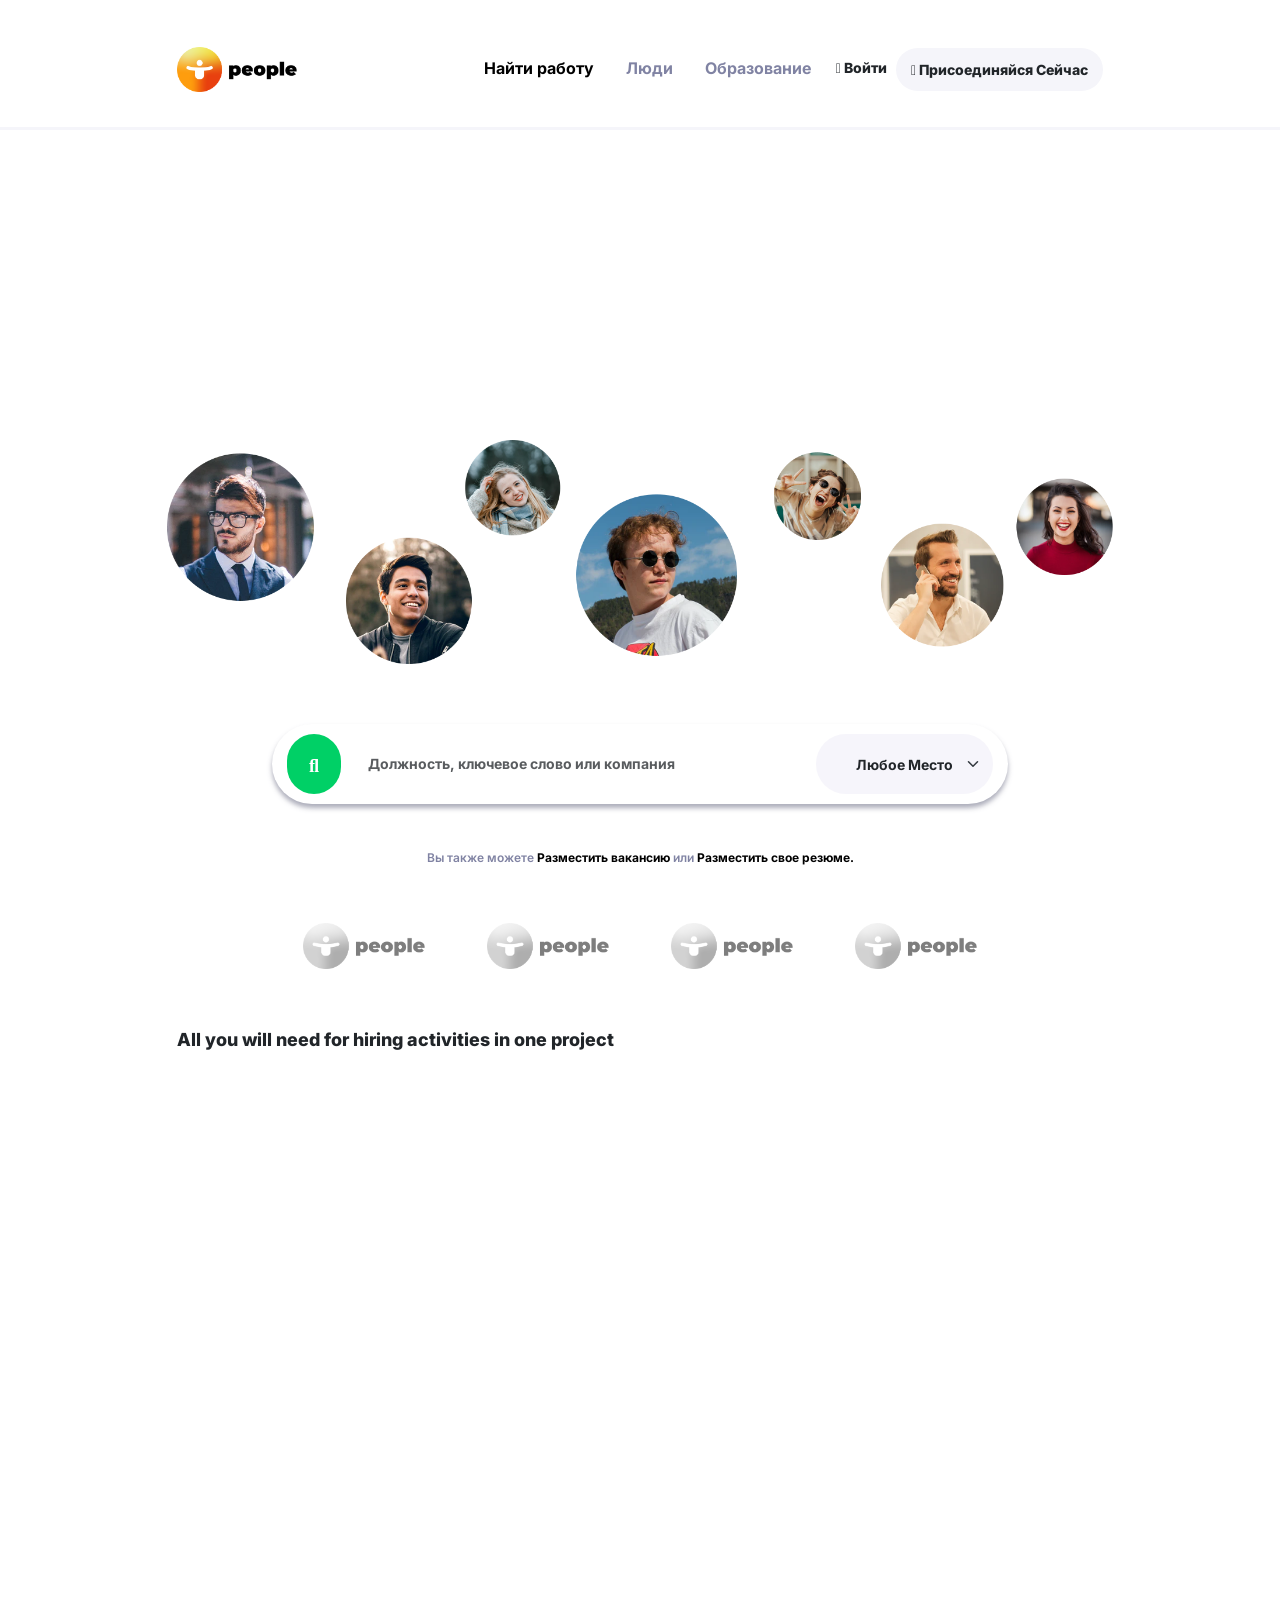
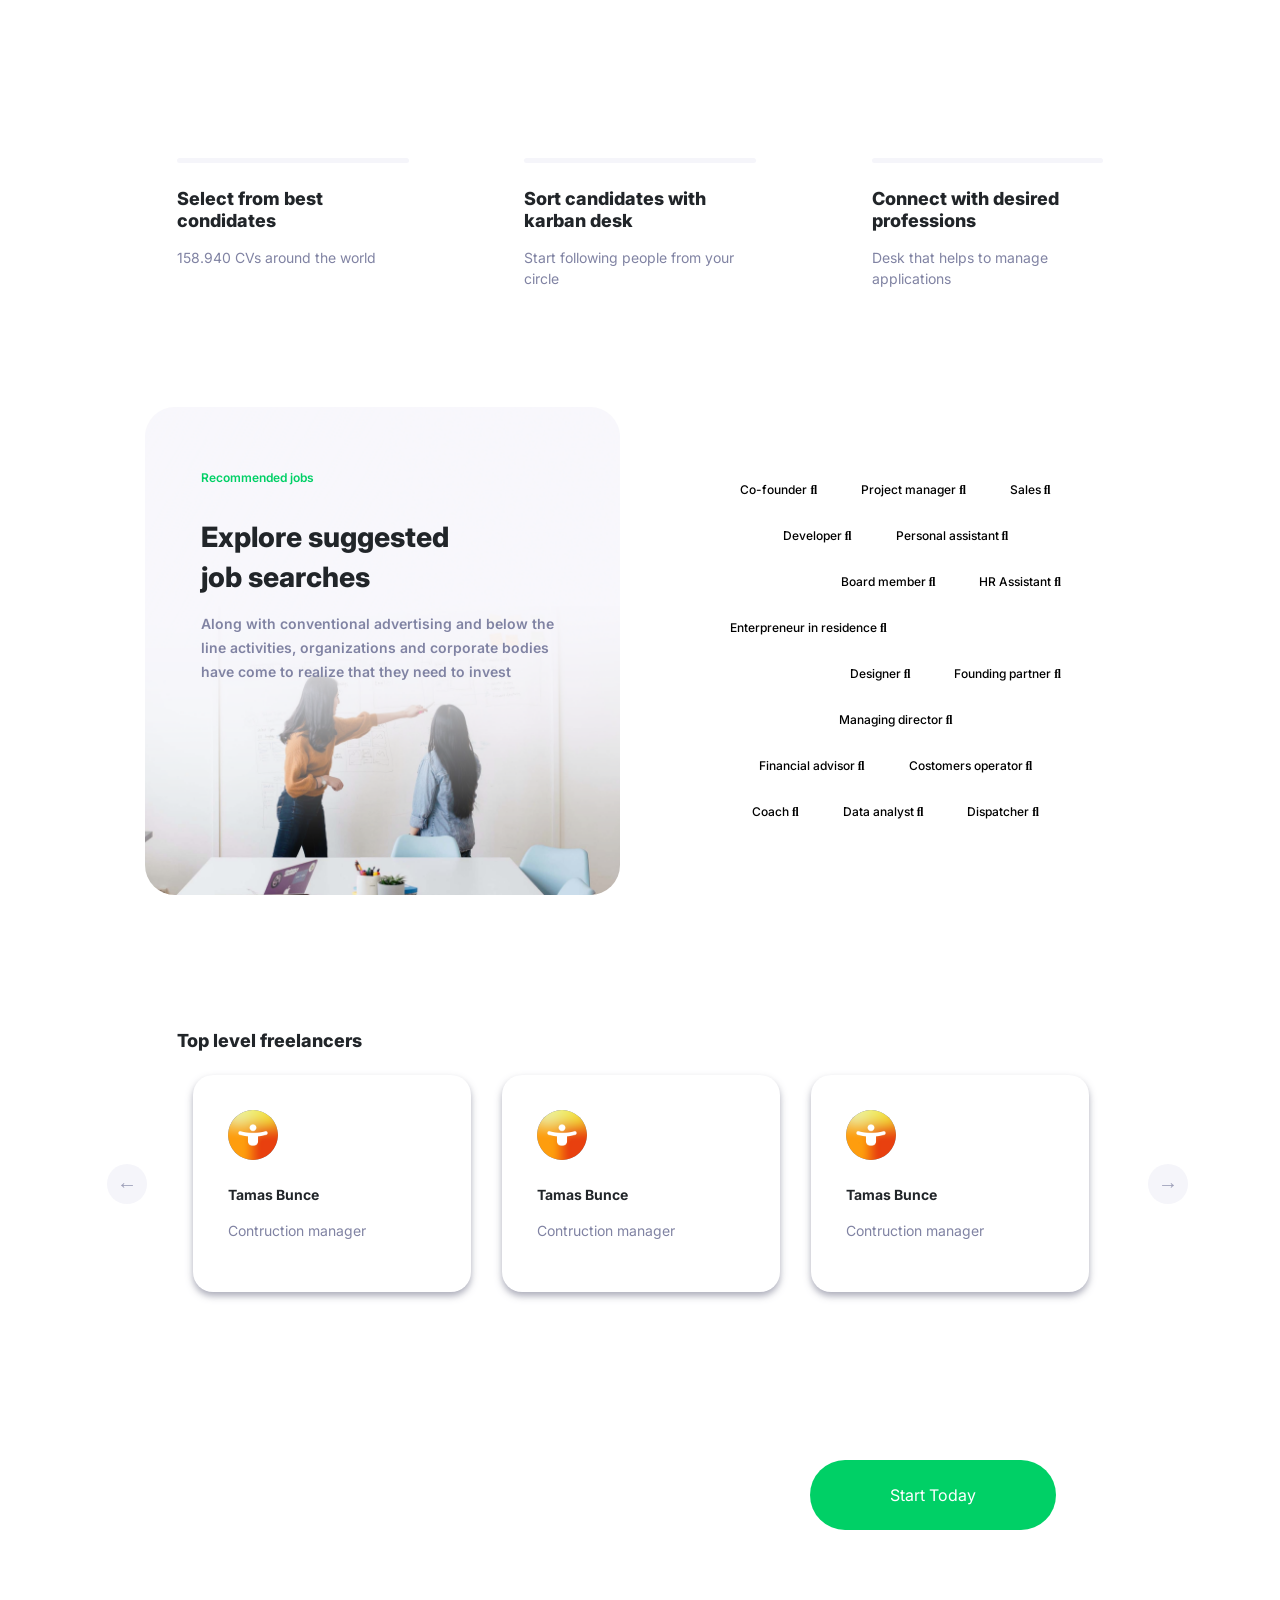
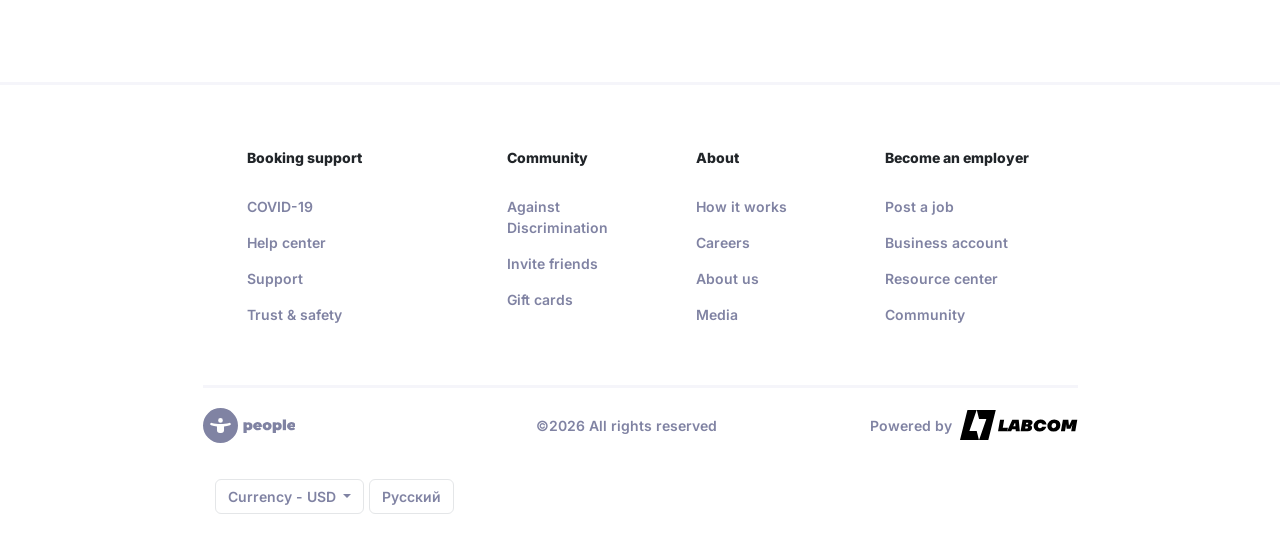
==== commit 2d9d543b: "Minor updates Added footer section on timeline and fixed some problems on app.html and index.html" ====
--- a/People/wwwroot/index.html
+++ b/People/wwwroot/index.html
@@ -232,7 +232,7 @@
       <div class="container">
         <div class="row justify-content-center">
           <div class="footer-links col-10 d-flex justify-content-between">
-            <div class="col-2 links">
+            <div class="col-3 links">
               <ul>Booking support
                 <li><a href="">COVID-19</a></li>
                 <li><a href="">Help center</a></li>
@@ -240,7 +240,7 @@
                 <li><a href="">Trust & safety</a></li>
               </ul>
             </div>
-            <div class="col-3 links">
+            <div class="col-2 links">
               <ul>Community
                 <li><a href="">Against Discrimination</a></li>
                 <li><a href="">Invite friends</a></li>
--- a/People/wwwroot/css/style.css
+++ b/People/wwwroot/css/style.css
@@ -104,6 +104,7 @@
     flex-shrink: 0;
     position: sticky;
     z-index: 10;
+    top: 12px;
     background-color: rgba(255, 255, 255, 0.75);
     -moz-background-color: rgb(255, 255, 255);
     backdrop-filter: blur(15px);
@@ -674,23 +675,27 @@
 }
 
 .App__header{
-    position: absolute;
-    margin: 16px;
-    box-sizing: border-box;
+    /* margin-top: 16px; */
     /* width: calc(100% - 32px); */
     border-radius: 24px;
     border: none;
     box-shadow: 0 8px 20px rgb(117 115 111 / 20%) !important;
 }
 .App__header .navbar{
-    margin: 10px 25px !important;
+    /* margin: 10px 25px !important; */
     padding: 0;
-    height: 50px;
+}
+.App__header .nav-link{
+    padding: 8px 10px !important;
 }
 .app iframe{
     width: 100%;
     height: 100vh;
     margin: 0 !important;
+}
+
+.App__header .row{
+    margin: 12px !important;
 }
 
 .app{
@@ -740,58 +745,7 @@
 .form-main::-webkit-scrollbar, .form-control::-webkit-scrollbar {
     display: none;
 }
-.search-form{
-    position: relative;
-    margin-top: 30px;
-    margin-bottom: 30px;
-    max-height: 100%;
-    width: 100%;
-    display: flex;
-    flex-direction: column;
-    border-radius: 24px;   
-    padding: 16px;
-    box-shadow: 0 8px 20px rgb(117 115 111 / 20%);
-    background-color: rgba(255, 255, 255, 0.75);
-    -moz-background-color: rgb(255, 255, 255);
-    backdrop-filter: blur(15px);
-    -moz-backdrop-filter: blur(15px);
-    -webkit-backdrop-filter: blur(15px);
-}
-
-._2oWxb_0-bPs-h2QYHIkilk {
-    position: relative;
-    margin-bottom: 8px;
-}
-.App__header-skeleton {
-    height: 70px;
-    border-radius: 24px;
-    box-shadow: 0 8px 20px rgb(117 115 111 / 20%);
-}
-
-.search-form .form-control, .search-form .form-select{
-    border: none;
-    border-bottom: 3px solid #f5f5fa;
-    width: 100%;
-    border-radius: 0;
-    background-color: transparent !important;
-    box-shadow: none !important;
-}
-.search-form .form-control:focus, .search-form .form-control:focus{
-    border-bottom: 3px solid #00D066;
-    box-shadow: none !important;
-}
-.send-btn, .submit{
-    text-align: left;
-    background-color: #f5f5fa;
-    height: 60px;
-    border-radius: 16px;
-}
-.submit{
-    background-color: #00D066;
-    text-align: center;
-    color: #fff;
-    font-weight: 500;
-}
+    
 .submit-btn{
     padding: 16px;
     position: absolute;
@@ -851,4 +805,32 @@
 }
 .group .form-check input:checked{
     background-color: #00D066 !important;
+}
+
+.search-form form {
+    display: flex;
+    border-radius: 40px;
+    margin-right: 8px;
+    box-shadow: 0px 3px 4px 0px #999bab4d;
+    -webkit-box-shadow: 0px 3px 4px 0px #999bab4d;
+    -moz-box-shadow: 0px 0px 3px 0px #999bab4d;
+}
+
+.search-form button {
+    background: #00D066;
+    border-radius: 31px;
+    border: none;
+    color: #fff;
+    margin: 5px;
+    padding: 10px 13px;
+    font-size: 12px;
+}
+
+.search-form input {
+    border: none;
+    /* height: 62px; */
+    font-weight: 700;
+    background: none;
+    border-radius: 0 !important;
+    font-size: 14px;
 }
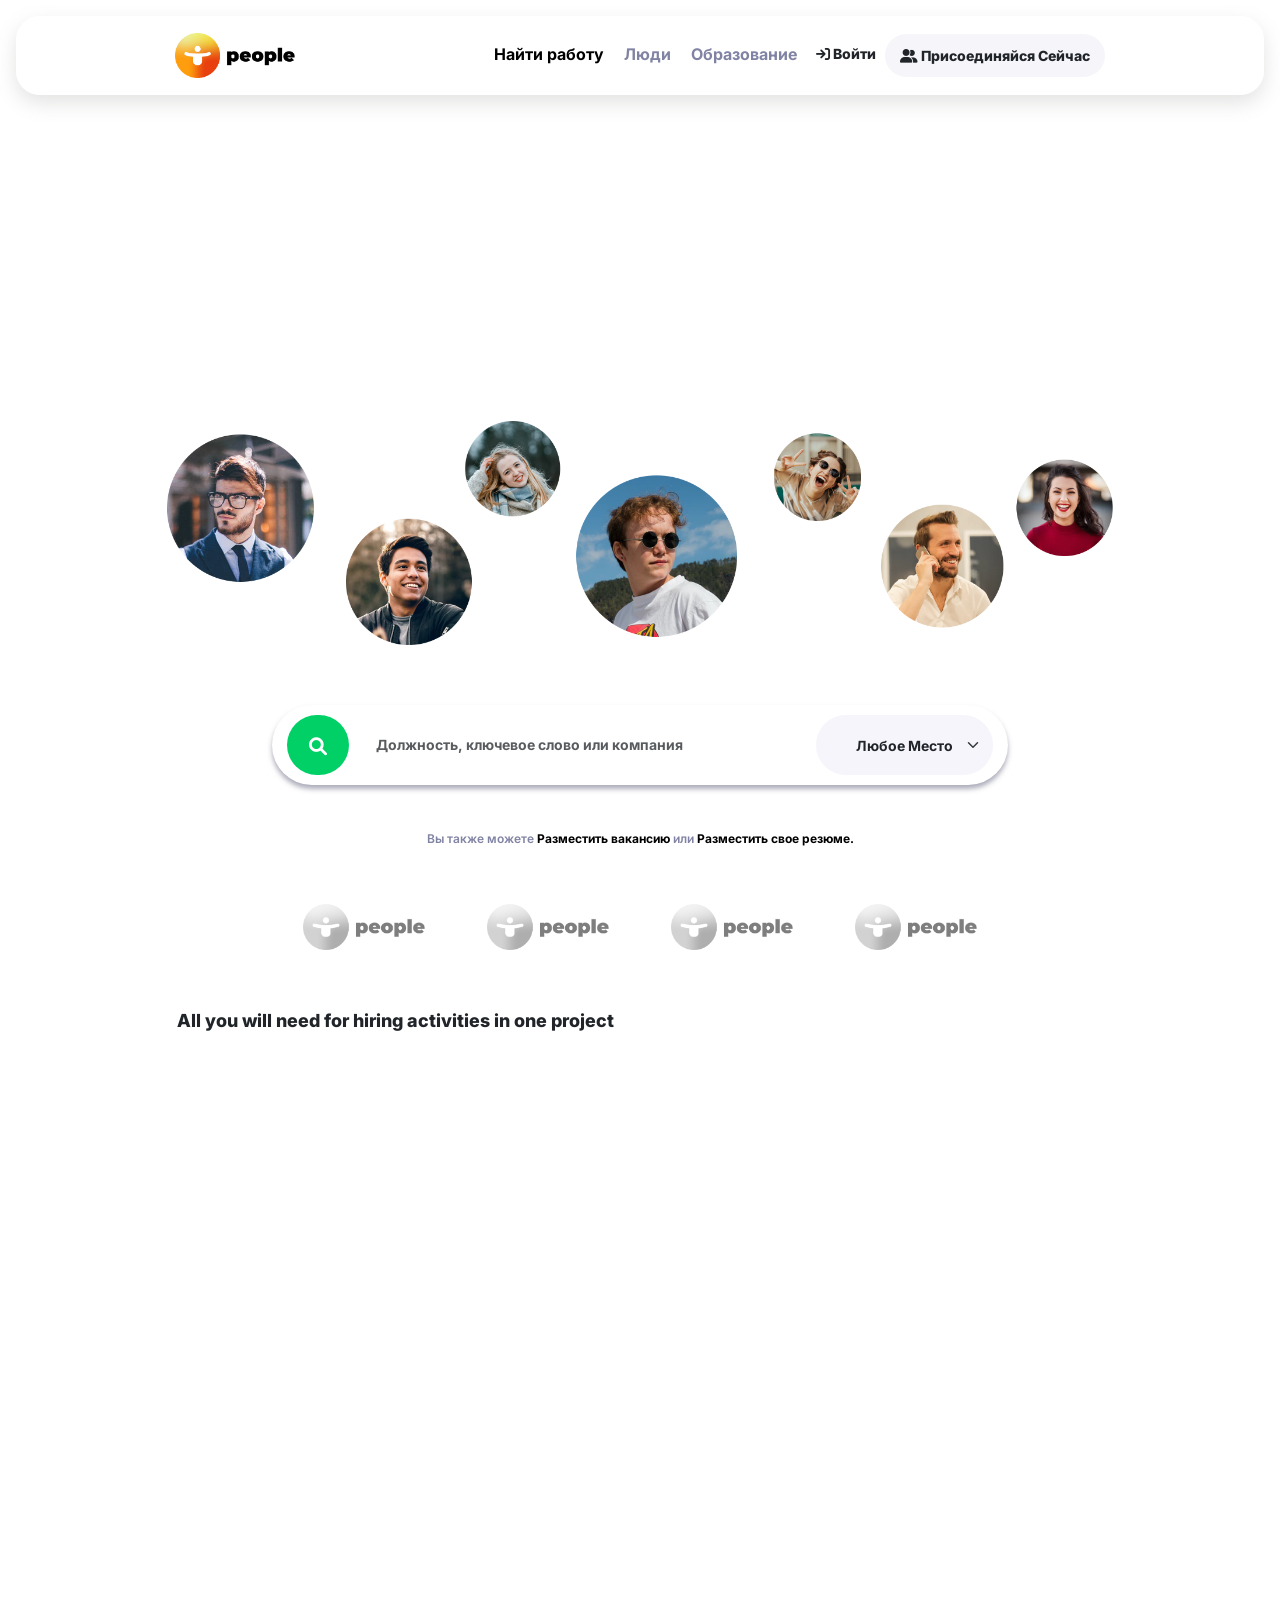
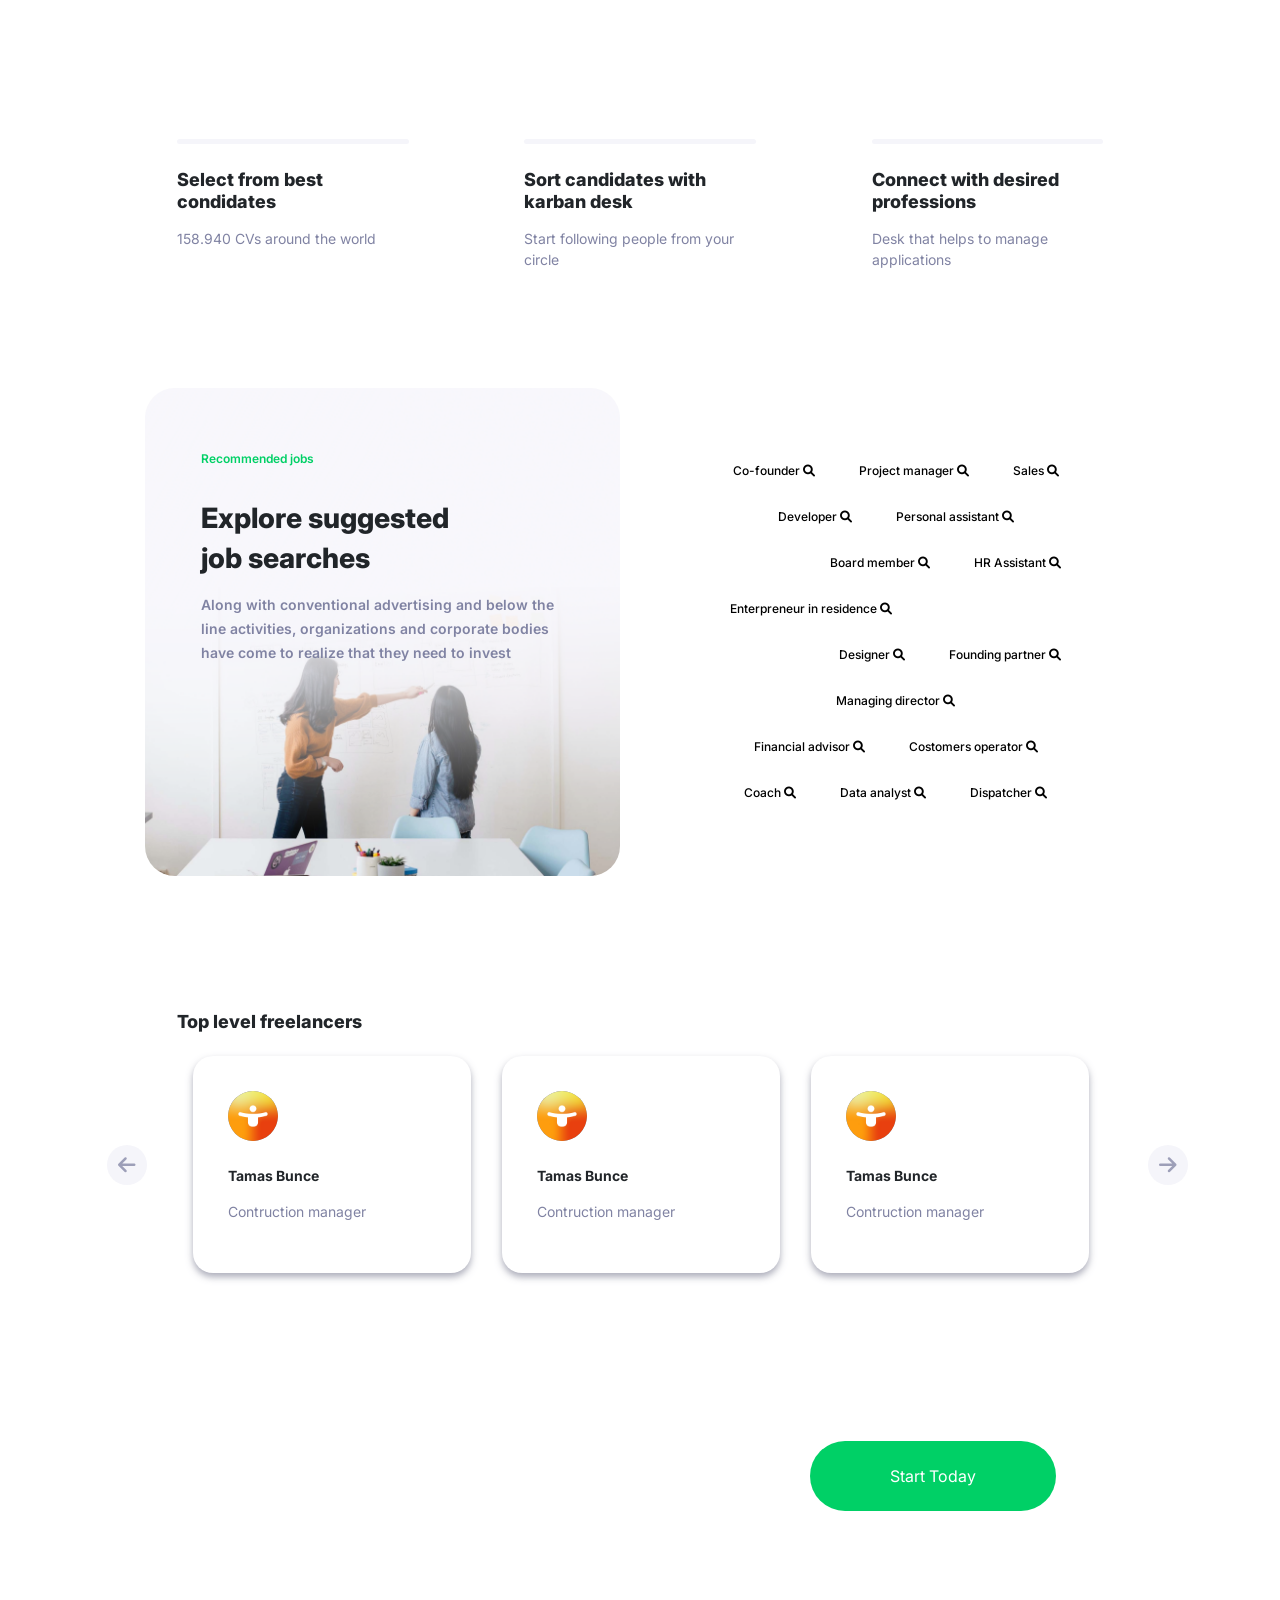
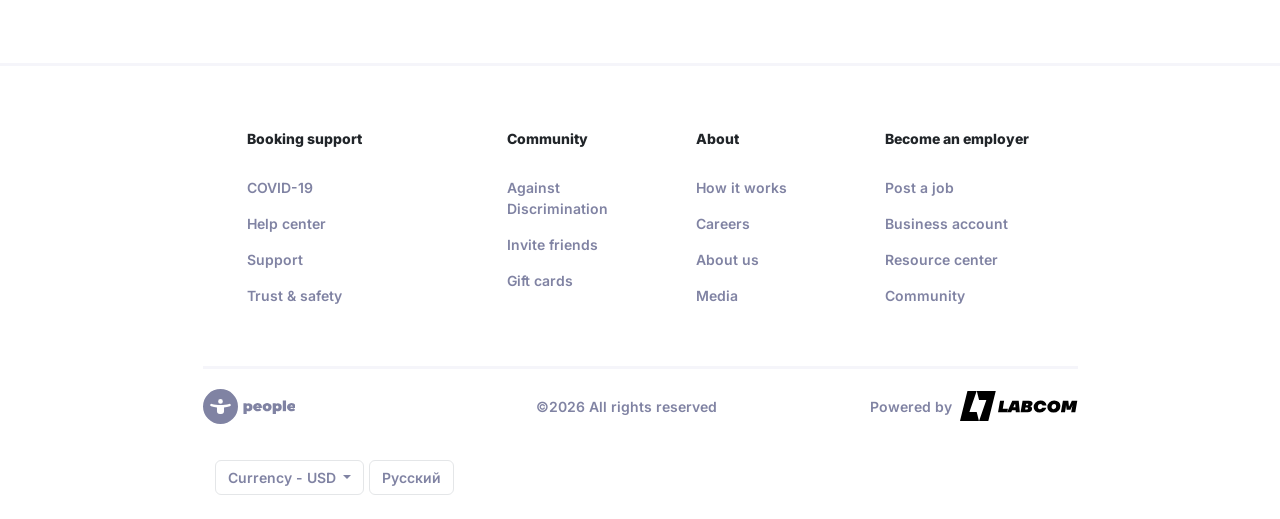
==== commit beab9c0c: "Updates Timeline page, registration pages and landing page" ====
--- a/People/wwwroot/index.html
+++ b/People/wwwroot/index.html
@@ -20,7 +20,7 @@
     <link rel="alternate" hreflang="uz" href="/uz">
 </head>
 <body>
-    <header class="fixed-top blur-effect">
+    <header class="fixed-top blur-effect App__header mb-1" style="margin: 16px;">
         <div class="container">
             <div class="row justify-content-center">
                 <div class="col-10 text-center">
--- a/People/wwwroot/css/style.css
+++ b/People/wwwroot/css/style.css
@@ -104,7 +104,7 @@
     flex-shrink: 0;
     position: sticky;
     z-index: 10;
-    top: 12px;
+    top: 16px;
     background-color: rgba(255, 255, 255, 0.75);
     -moz-background-color: rgb(255, 255, 255);
     backdrop-filter: blur(15px);
@@ -695,7 +695,11 @@
 }
 
 .App__header .row{
-    margin: 12px !important;
+    margin: 12px 0 !important;
+}
+
+.App__header .row>*{
+    padding: 0 !important;
 }
 
 .app{
@@ -833,4 +837,113 @@
     background: none;
     border-radius: 0 !important;
     font-size: 14px;
+}
+
+.list-group{
+    border-radius: 25px;
+}
+
+.list-group-item{
+    padding: 15px 25px;
+    font-weight: 800;
+    font-size: 16px;
+    border: 2px solid #f5f5fa;
+}
+
+.list-group-item a{
+    color: #000;
+}
+.list-group-link{
+    display: flex;
+}
+.list-group-img{
+    margin-right: 14px;
+    background-color: #f5f5fa;
+    height: 48.5px;
+    width: 48.5px;
+    border-radius: 50%;
+}
+.list-group-img img{
+    height: 48.5px; 
+    border-radius: 50%;
+}
+.list-group-link p{
+    margin: 0;
+}
+.list-group-item:last-child{
+    background-color: #f5f5fa;
+    text-align: center !important;
+}
+.list-group-item:last-child a{
+    color: #8083A3;
+}
+.list-group-item span{
+    color: #8083A3;
+    font-weight: 500;
+    font-size: 15px;
+}
+.follow-btn{
+    padding: 12px 14px !important;
+    font-size: 14px;
+    height: 100%;
+    font-weight: 500;
+    border-radius: 24px !important;
+}
+.post-form{
+    box-shadow: 0px 3px 4px 0px #999bab4d;
+    -webkit-box-shadow: 0px 3px 4px 0px #999bab4d;
+    -moz-box-shadow: 0px 0px 3px 0px #999bab4d;
+    border-radius: 20px;
+    padding: 20px 25px;
+}
+.post-form form{
+    display: flex;
+}
+.post-form .image{
+    padding: 10px 15px;
+    border-radius: 50%;
+}
+.post-form span{
+    border: none;
+    padding: 12px;
+    background-color: #f5f5fa;
+    margin-right: 10px;
+    border-radius: 24px;
+}
+
+.btn-light{
+    background-color: #f5f5fa !important;
+    border-color: #f5f5fa !important;
+}
+
+.modal-content{
+    border-radius: 20px !important;
+}
+.modal-body .profile p{
+    font-weight: 800;
+    font-size: 16px;
+    margin: 0;
+}
+.modal-body .profile{
+    margin-bottom: 16px;
+}
+.modal-header .btn-close{
+    background-color: #f5f5fa;
+    border-radius: 50%;
+    margin-left: 0 !important;
+    margin: 2px;
+}
+.modal-header h5{
+    font-weight: 800;
+}
+.post-submitbtn{
+    font-weight: 600;
+}
+
+.text-success{
+    color: #00D066 !important;
+}
+
+.verified{
+    background-image: url("data:image/svg+xml,%3Csvg id='Layer_1' data-name='Layer 1' xmlns='http://www.w3.org/2000/svg' viewBox='0 0 385.98 385.98'%3E%3Cdefs%3E%3Cstyle%3E.cls-1%7Bfill:%233997ef;%7D%3C/style%3E%3C/defs%3E%3Cpath class='cls-1' d='M860,392.7a20,20,0,0,1,0-17.4l14-28.95a20,20,0,0,0-6.77-25.24L840.65,303A20,20,0,0,1,832,288l-2.37-32.07a20,20,0,0,0-18.47-18.47L779,235.05a20,20,0,0,1-15.07-8.7l-18.08-26.58A20,20,0,0,0,720.65,193L691.7,207a20,20,0,0,1-17.4,0l-28.95-14a20,20,0,0,0-25.24,6.77L602,226.35a20,20,0,0,1-15.07,8.7l-32.07,2.37a20,20,0,0,0-18.47,18.47L534.05,288a20,20,0,0,1-8.7,15.07l-26.58,18.08A20,20,0,0,0,492,346.35l14,28.95a20,20,0,0,1,0,17.4l-14,28.95a20,20,0,0,0,6.77,25.24L525.35,465a20,20,0,0,1,8.7,15.07l2.37,32.07a20,20,0,0,0,18.47,18.47L587,533a20,20,0,0,1,15.07,8.7l18.08,26.58A20,20,0,0,0,645.35,575l28.95-14a20,20,0,0,1,17.4,0l28.95,14a20,20,0,0,0,25.24-6.77L764,541.65A20,20,0,0,1,779,533l32.07-2.37a20,20,0,0,0,18.47-18.47L832,480a20,20,0,0,1,8.7-15.07l26.58-18.08A20,20,0,0,0,874,421.65ZM659.36,456.12l-66.21-67.19,20.44-21.44L659.08,414l93.42-91.43L773,342Z' transform='translate(-490.01 -191.01)'/%3E%3C/svg%3E");
 }
